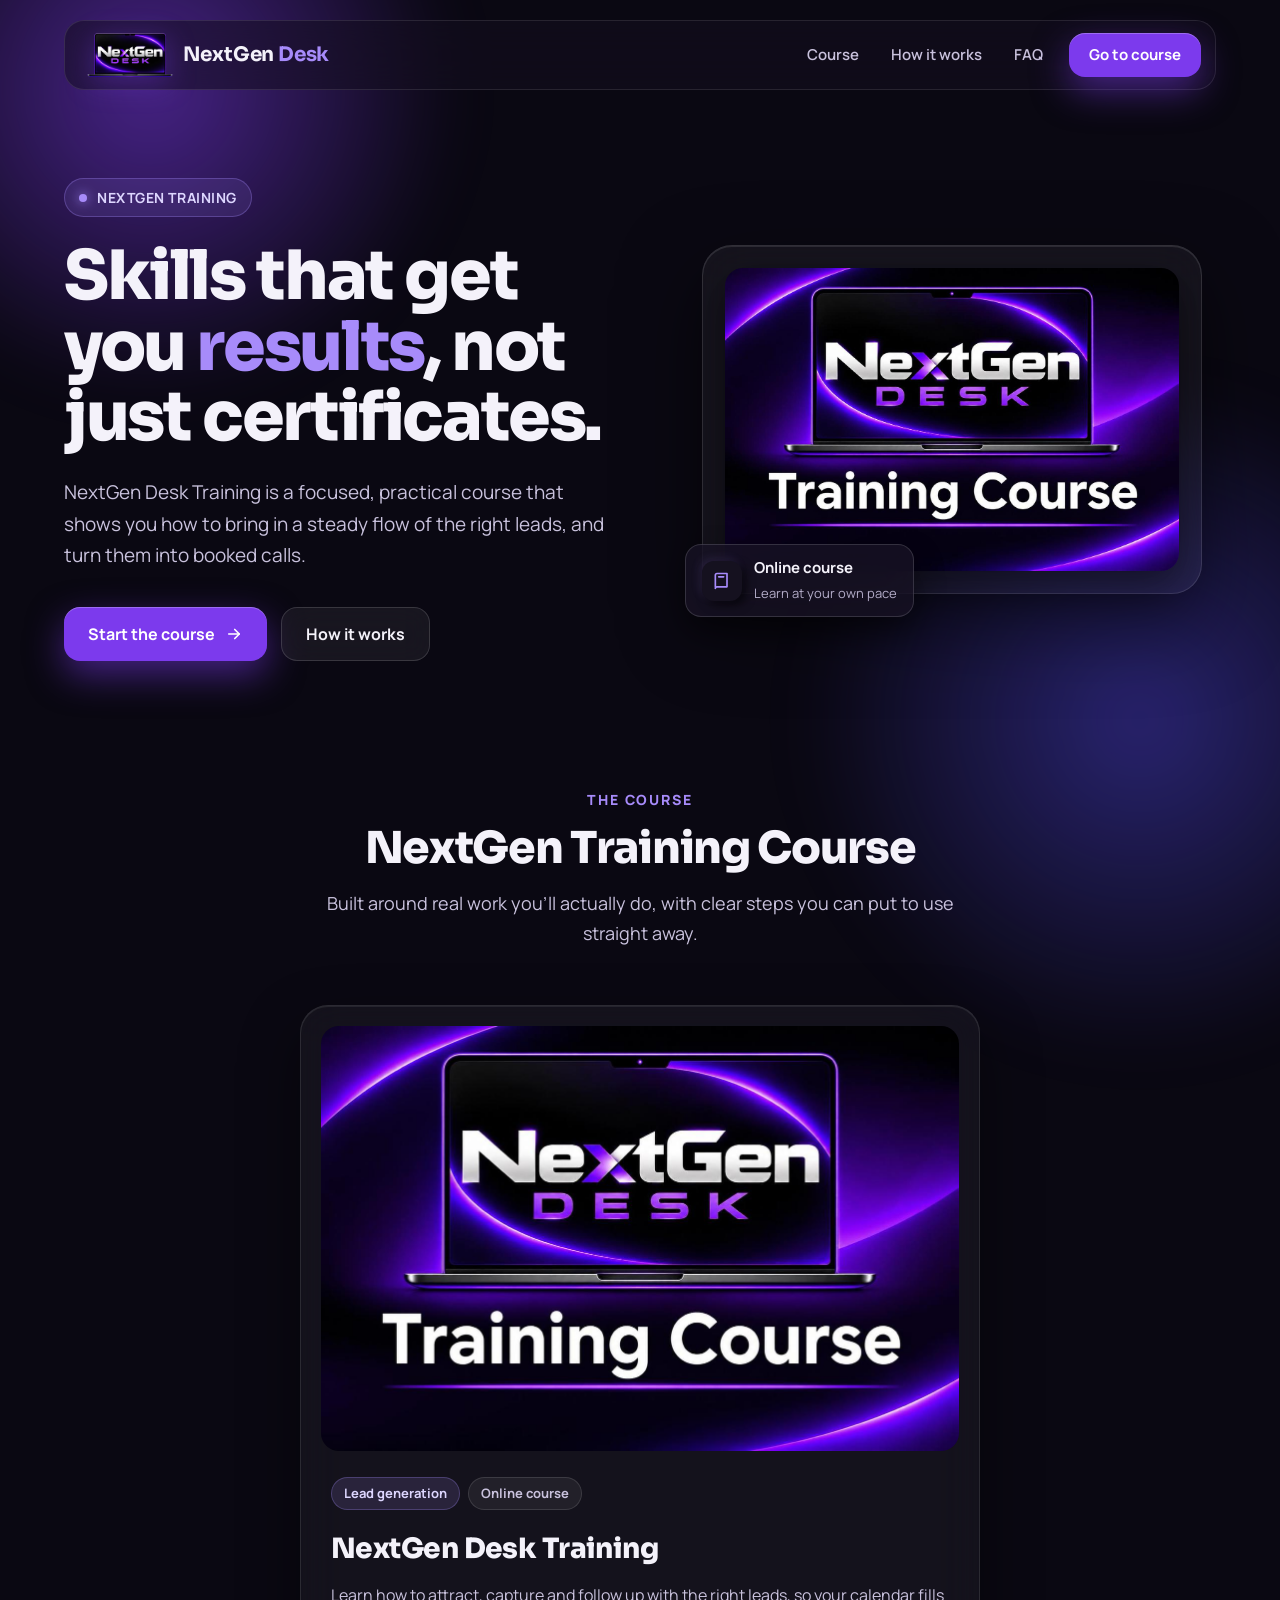
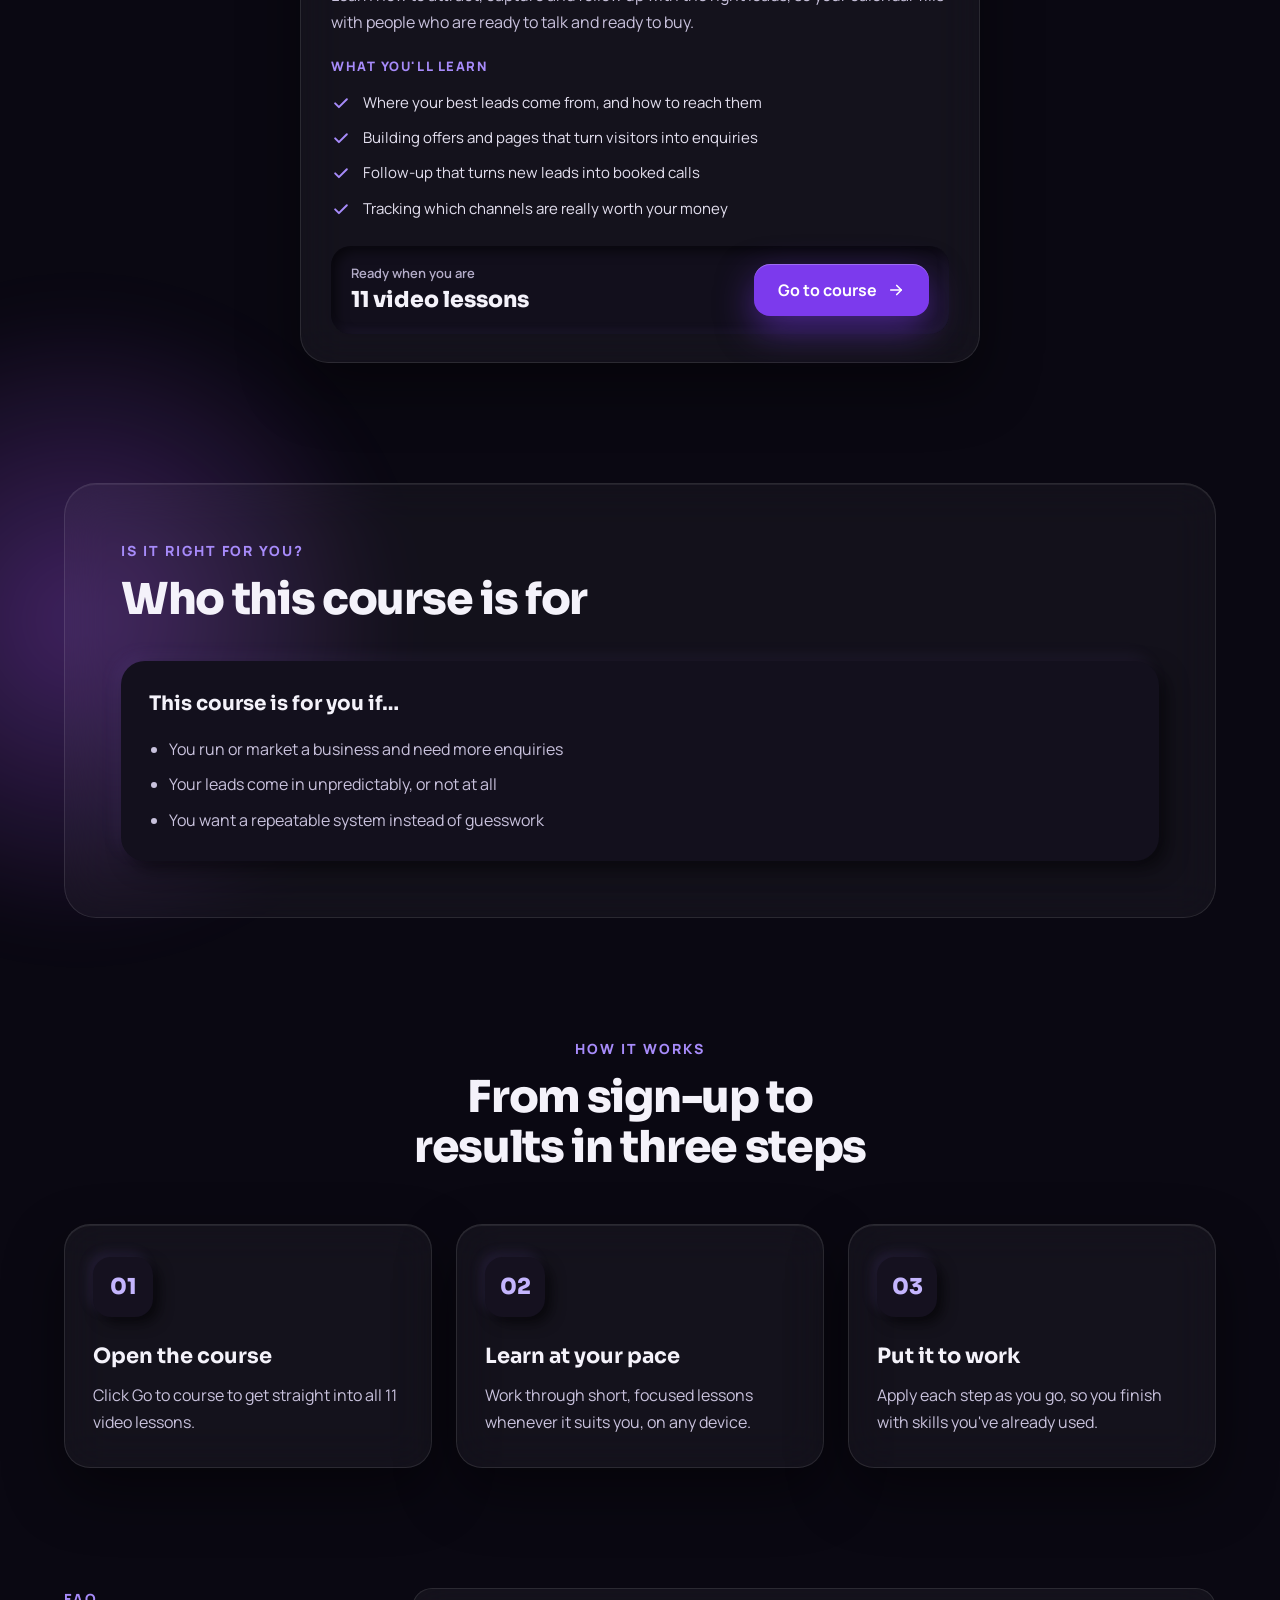
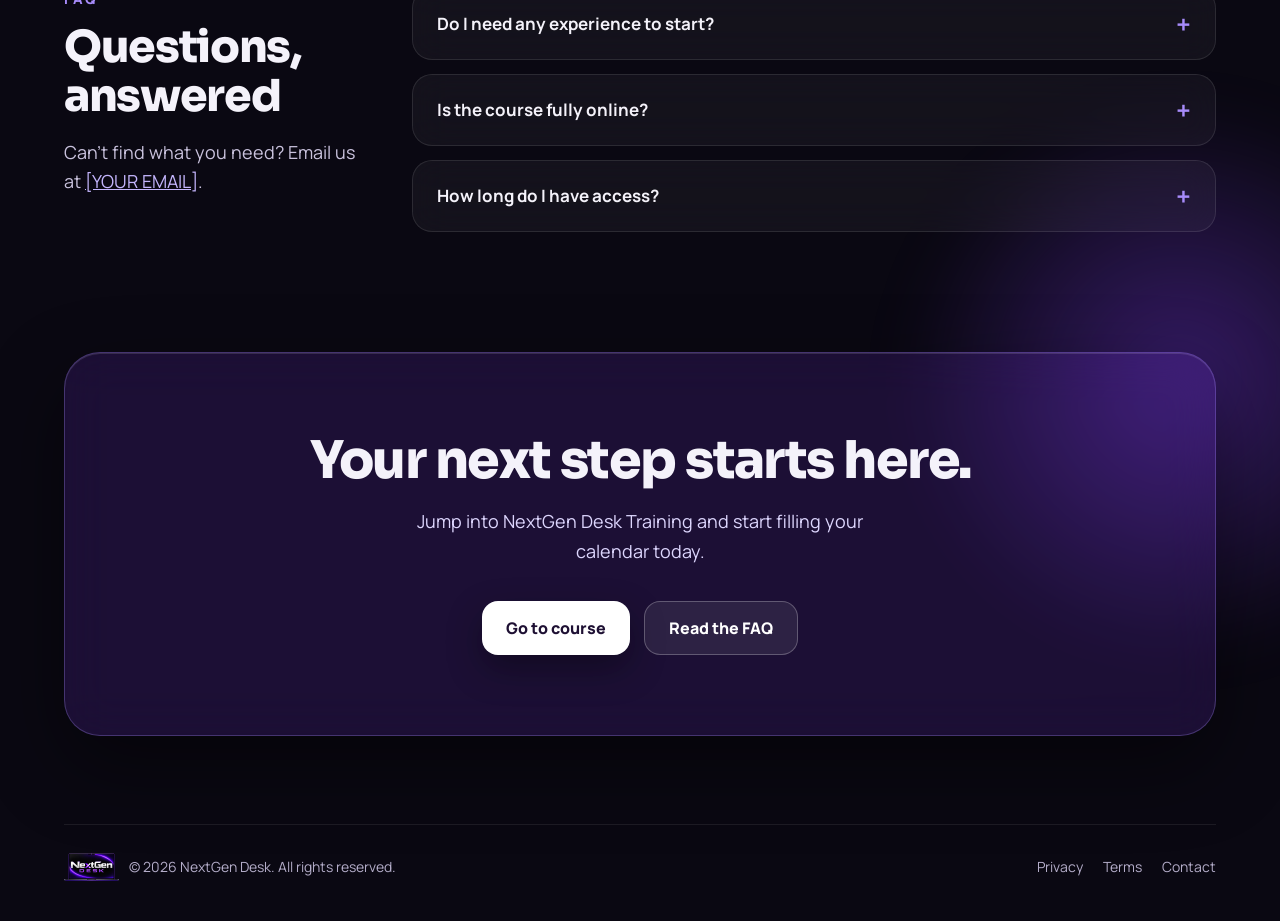
==== index.html @ 1180bc71 "Add NextGen Desk Training site Co-Authored-By: Claude Sonnet 5.5 <noreply@anthropic.com> Claude-Sess" ====
<!doctype html>
<html lang="en">
<head>
  <meta charset="utf-8">
  <meta name="viewport" content="width=device-width, initial-scale=1">
  <title>NextGen Desk Training Course</title>
  <meta name="description" content="NextGen Desk Training: a practical online course on attracting, capturing and following up with the right leads.">

  <!-- Social sharing -->
  <meta property="og:title" content="NextGen Desk Training">
  <meta property="og:description" content="A practical online course on attracting, capturing and following up with the right leads.">
  <meta property="og:image" content="assets/nextgen-training-course.jpg">
  <meta property="og:type" content="website">

  <!-- Fonts -->
  <link rel="preconnect" href="https://fonts.googleapis.com">
  <link rel="preconnect" href="https://fonts.gstatic.com" crossorigin>
  <link rel="stylesheet" href="https://fonts.googleapis.com/css2?family=Sora:wght@500;600;700;800&family=Manrope:wght@400;500;600;700;800&display=swap">

  <link rel="stylesheet" href="styles.css">
</head>
<body>

<div class="page">

  <!-- Ambient glows behind the glass -->
  <div class="glow glow--1" aria-hidden="true"></div>
  <div class="glow glow--2" aria-hidden="true"></div>
  <div class="glow glow--3" aria-hidden="true"></div>
  <div class="glow glow--4" aria-hidden="true"></div>

  <!-- ================= HEADER ================= -->
  <header class="site-header">
    <div class="container">
      <nav class="nav" aria-label="Main">
        <a href="#top" class="brand" aria-label="NextGen Desk home">
          <img class="brand__logo" src="assets/nextgen-desk-logo-sm.png" alt="" width="109" height="56">
          <span class="brand__name">NextGen <span class="brand__accent">Desk</span></span>
        </a>
        <div class="nav__links">
          <a href="#course" class="nav__link">Course</a>
          <a href="#how" class="nav__link">How it works</a>
          <a href="#faq" class="nav__link">FAQ</a>
          <a href="course.html" class="btn btn--primary nav__cta">Go to course</a>
        </div>
      </nav>
    </div>
  </header>

  <main>
    <div class="container">

      <!-- ================= HERO ================= -->
      <section id="top" class="hero">
        <div class="hero__copy reveal">
          <div class="badge"><span class="badge__dot" aria-hidden="true"></span>NextGen Training</div>
          <h1 class="hero__title">Skills that get you <span>results</span>, not just certificates.</h1>
          <p class="hero__text">NextGen Desk Training is a focused, practical course that shows you how to bring in a steady flow of the right leads, and turn them into booked calls.</p>
          <div class="hero__actions">
            <a href="course.html" class="btn btn--primary">
              Start the course
              <svg aria-hidden="true" viewBox="0 0 24 24" fill="none" stroke="currentColor" stroke-width="2.2" stroke-linecap="round" stroke-linejoin="round"><path d="M5 12h14"/><path d="M13 6l6 6-6 6"/></svg>
            </a>
            <a href="#how" class="btn btn--ghost">How it works</a>
          </div>
        </div>

        <div class="hero__visual reveal">
          <div class="showcase showcase--single">
            <img class="showcase__main" src="assets/nextgen-training-course.jpg" alt="NextGen Desk Training Course cover" width="1280" height="853">
            <div class="showcase__chip">
              <div class="icon-tile">
                <svg aria-hidden="true" width="20" height="20" viewBox="0 0 24 24" fill="none" stroke="#A78BFA" stroke-width="2" stroke-linecap="round" stroke-linejoin="round"><path d="M4 19.5V5a2 2 0 0 1 2-2h12v16H6a2 2 0 0 0-2 2"/><path d="M8 7h6"/></svg>
              </div>
              <div>
                <strong>Online course</strong>
                <small>Learn at your own pace</small>
              </div>
            </div>
          </div>
        </div>
      </section>

      <!-- ================= COURSE ================= -->
      <section id="course" class="courses">
        <div class="section-head--center reveal">
          <div class="eyebrow">The course</div>
          <h2 class="section-title">NextGen Training Course</h2>
          <p class="section-intro">Built around real work you'll actually do, with clear steps you can put to use straight away.</p>
        </div>

        <div class="course-grid course-grid--single">

          <article class="course-card glass reveal" id="course-leads">
            <img class="course-card__img" src="assets/nextgen-training-course.jpg" alt="NextGen Desk Training Course cover" width="1280" height="853" loading="lazy">
            <div class="course-card__body">
              <div class="tags">
                <span class="tag tag--accent">Lead generation</span>
                <span class="tag">Online course</span>
              </div>
              <h3 class="course-card__title">NextGen Desk Training</h3>
              <p class="course-card__desc">Learn how to attract, capture and follow up with the right leads, so your calendar fills with people who are ready to talk and ready to buy.</p>

              <div class="learn-label">What you'll learn</div>
              <ul class="checklist">
                <li><svg aria-hidden="true" viewBox="0 0 24 24" fill="none" stroke="#A78BFA" stroke-width="2.4" stroke-linecap="round" stroke-linejoin="round"><path d="M5 12.5l4.5 4.5L19 7.5"/></svg>Where your best leads come from, and how to reach them</li>
                <li><svg aria-hidden="true" viewBox="0 0 24 24" fill="none" stroke="#A78BFA" stroke-width="2.4" stroke-linecap="round" stroke-linejoin="round"><path d="M5 12.5l4.5 4.5L19 7.5"/></svg>Building offers and pages that turn visitors into enquiries</li>
                <li><svg aria-hidden="true" viewBox="0 0 24 24" fill="none" stroke="#A78BFA" stroke-width="2.4" stroke-linecap="round" stroke-linejoin="round"><path d="M5 12.5l4.5 4.5L19 7.5"/></svg>Follow-up that turns new leads into booked calls</li>
                <li><svg aria-hidden="true" viewBox="0 0 24 24" fill="none" stroke="#A78BFA" stroke-width="2.4" stroke-linecap="round" stroke-linejoin="round"><path d="M5 12.5l4.5 4.5L19 7.5"/></svg>Tracking which channels are really worth your money</li>
              </ul>

              <div class="course-card__spacer"></div>

              <div class="go-box">
                <div>
                  <div class="go-box__label">Ready when you are</div>
                  <div class="go-box__value">11 video lessons</div>
                </div>
                <a href="course.html" class="btn btn--primary">
                  Go to course
                  <svg aria-hidden="true" viewBox="0 0 24 24" fill="none" stroke="currentColor" stroke-width="2.2" stroke-linecap="round" stroke-linejoin="round"><path d="M5 12h14"/><path d="M13 6l6 6-6 6"/></svg>
                </a>
              </div>
            </div>
          </article>

        </div>
      </section>

      <!-- ================= WHO IT'S FOR ================= -->
      <section id="fit" class="compare">
        <div class="compare__panel reveal">
          <div style="max-width: 640px">
            <div class="eyebrow">Is it right for you?</div>
            <h2 class="section-title">Who this course is for</h2>
          </div>
          <div class="compare__grid">
            <div class="compare__card neu">
              <h3>This course is for you if…</h3>
              <ul>
                <li>You run or market a business and need more enquiries</li>
                <li>Your leads come in unpredictably, or not at all</li>
                <li>You want a repeatable system instead of guesswork</li>
              </ul>
            </div>
          </div>
        </div>
      </section>

      <!-- ================= HOW IT WORKS ================= -->
      <section id="how" class="steps">
        <div class="section-head--center reveal">
          <div class="eyebrow">How it works</div>
          <h2 class="section-title">From sign-up to results in three steps</h2>
        </div>
        <div class="steps__grid">
          <div class="step glass reveal">
            <div class="step__num">01</div>
            <h3>Open the course</h3>
            <p>Click Go to course to get straight into all 11 video lessons.</p>
          </div>
          <div class="step glass reveal">
            <div class="step__num">02</div>
            <h3>Learn at your pace</h3>
            <p>Work through short, focused lessons whenever it suits you, on any device.</p>
          </div>
          <div class="step glass reveal">
            <div class="step__num">03</div>
            <h3>Put it to work</h3>
            <p>Apply each step as you go, so you finish with skills you've already used.</p>
          </div>
        </div>
      </section>

      <!-- ================= FAQ ================= -->
      <section id="faq" class="faq">
        <div class="faq__layout">
          <div class="faq__intro reveal">
            <div class="eyebrow">FAQ</div>
            <h2 class="section-title">Questions, answered</h2>
            <p class="section-intro">Can't find what you need? Email us at <a href="mailto:[YOUR EMAIL]">[YOUR EMAIL]</a>.</p>
          </div>
          <div class="faq__list reveal">
            <details class="faq__item">
              <summary>Do I need any experience to start?<span class="faq__icon" aria-hidden="true">+</span></summary>
              <p>No. The course starts from the basics and builds step by step.</p>
            </details>
            <details class="faq__item">
              <summary>Is the course fully online?<span class="faq__icon" aria-hidden="true">+</span></summary>
              <p>Yes. You can study from anywhere, on your phone, tablet or computer.</p>
            </details>
            <details class="faq__item">
              <summary>How long do I have access?<span class="faq__icon" aria-hidden="true">+</span></summary>
              <p>[YOUR ACCESS PERIOD, e.g. lifetime access, including future updates.]</p>
            </details>
          </div>
        </div>
      </section>

      <!-- ================= FINAL CTA ================= -->
      <section class="cta">
        <div class="cta__panel reveal">
          <h2 class="cta__title">Your next step starts here.</h2>
          <p class="cta__text">Jump into NextGen Desk Training and start filling your calendar today.</p>
          <div class="cta__actions">
            <a href="course.html" class="btn btn--white">Go to course</a>
            <a href="#faq" class="btn btn--outline-light">Read the FAQ</a>
          </div>
        </div>
      </section>

    </div>
  </main>

  <!-- ================= FOOTER ================= -->
  <div class="container">
    <footer class="footer">
      <div class="footer__brand">
        <img class="footer__logo" src="assets/nextgen-desk-logo-sm.png" alt="" width="62" height="32">
        <span>© <span id="year">2026</span> NextGen Desk. All rights reserved.</span>
      </div>
      <div class="footer__links">
        <a href="#">Privacy</a>
        <a href="#">Terms</a>
        <a href="mailto:[YOUR EMAIL]">Contact</a>
      </div>
    </footer>
  </div>

</div>

<script>
  // Fade sections in as they scroll into view
  (function () {
    var items = document.querySelectorAll('.reveal');
    if (!('IntersectionObserver' in window)) {
      items.forEach(function (el) { el.classList.add('is-visible'); });
      return;
    }
    var io = new IntersectionObserver(function (entries) {
      entries.forEach(function (entry) {
        if (entry.isIntersecting) {
          entry.target.classList.add('is-visible');
          io.unobserve(entry.target);
        }
      });
    }, { threshold: 0.12 });
    items.forEach(function (el) { io.observe(el); });
  })();

  // Keep the footer year current
  document.getElementById('year').textContent = new Date().getFullYear();
</script>

<!-- GoHighLevel chat widget -->
<script src="https://widgets.leadconnectorhq.com/loader.js" data-resources-url="https://widgets.leadconnectorhq.com/chat-widget/loader.js" data-widget-id="6ab671c58615594d9ab5c466"></script>
</body>
</html>
---- styles.css ----
/* =========================================================
   NextGen Courses — Landing Page
   Dark glassmorphism + soft neumorphic accents
   ========================================================= */

:root {
  --bg: #0A0812;
  --surface-neu: #13101D;
  --surface-neu-2: #15111F;
  --text: #F4F2FA;
  --text-soft: #E4E0F0;
  --muted: #C9C2DD;
  --muted-2: #B4ADC9;
  --accent: #7C3AED;
  --accent-light: #A78BFA;
  --accent-pale: #DDD6FE;

  --glass-bg: rgba(255, 255, 255, 0.045);
  --glass-border: rgba(255, 255, 255, 0.10);
  --glass-blur: blur(22px);
  --glass-shadow: 0 24px 60px rgba(0, 0, 0, 0.45), inset 0 1px 0 rgba(255, 255, 255, 0.08);

  --neu-raised: 6px 6px 14px rgba(0, 0, 0, 0.6), -5px -5px 12px rgba(140, 110, 220, 0.12);
  --neu-pressed: inset 5px 5px 12px rgba(0, 0, 0, 0.55), inset -4px -4px 10px rgba(140, 110, 220, 0.08);

  --font-display: 'Sora', system-ui, sans-serif;
  --font-body: 'Manrope', system-ui, sans-serif;
  --container: 1200px;
}

*, *::before, *::after { box-sizing: border-box; }

html { scroll-behavior: smooth; }

body {
  margin: 0;
  background: var(--bg);
  color: var(--text);
  font-family: var(--font-body);
  line-height: 1.5;
  -webkit-font-smoothing: antialiased;
  overflow-x: hidden;
}

img { display: block; max-width: 100%; }

a { color: #C4B5FD; }
a:hover { color: #EDE9FE; }

:focus-visible {
  outline: 2px solid var(--accent-light);
  outline-offset: 3px;
  border-radius: 8px;
}

.container {
  position: relative;
  max-width: var(--container);
  margin: 0 auto;
  padding: 0 24px;
}

/* ---------- Ambient glows ---------- */
.page { position: relative; overflow: hidden; min-height: 100vh; }

.glow {
  position: absolute;
  border-radius: 50%;
  filter: blur(30px);
  pointer-events: none;
  z-index: 0;
}
.glow--1 { top: -220px; left: -160px; width: 620px; height: 620px; background: radial-gradient(circle, rgba(124,58,237,.55), rgba(124,58,237,0) 70%); }
.glow--2 { top: 380px; right: -200px; width: 680px; height: 680px; background: radial-gradient(circle, rgba(79,70,229,.45), rgba(79,70,229,0) 70%); }
.glow--3 { top: 1900px; left: -240px; width: 640px; height: 640px; background: radial-gradient(circle, rgba(168,85,247,.35), rgba(168,85,247,0) 70%); }
.glow--4 { bottom: 260px; right: -180px; width: 560px; height: 560px; background: radial-gradient(circle, rgba(124,58,237,.40), rgba(124,58,237,0) 70%); }

/* ---------- Reusable surfaces ---------- */
.glass {
  background: var(--glass-bg);
  border: 1px solid var(--glass-border);
  backdrop-filter: var(--glass-blur);
  -webkit-backdrop-filter: var(--glass-blur);
  box-shadow: var(--glass-shadow);
}

.neu {
  background: var(--surface-neu);
  box-shadow: 8px 8px 20px rgba(0,0,0,.55), -6px -6px 16px rgba(140,110,220,.09);
}

/* ---------- Buttons ---------- */
.btn {
  display: inline-flex;
  align-items: center;
  justify-content: center;
  gap: 10px;
  min-height: 48px;
  padding: 14px 24px;
  border-radius: 16px;
  font-weight: 700;
  font-size: 16px;
  text-decoration: none;
  transition: transform .2s ease, box-shadow .2s ease, background .2s ease;
}
.btn:hover { transform: translateY(-2px); }

.btn--primary {
  background: var(--accent);
  color: #fff;
  box-shadow: 0 14px 36px rgba(124,58,237,.5), inset 0 1px 0 rgba(255,255,255,.25);
}
.btn--primary:hover { color: #fff; box-shadow: 0 18px 44px rgba(124,58,237,.65), inset 0 1px 0 rgba(255,255,255,.25); }

.btn--ghost {
  background: rgba(255,255,255,.06);
  border: 1px solid rgba(255,255,255,.14);
  color: var(--text);
  backdrop-filter: blur(16px);
  -webkit-backdrop-filter: blur(16px);
}
.btn--ghost:hover { color: var(--text); background: rgba(255,255,255,.10); }

.btn--white { background: #fff; color: #1E1033; font-weight: 800; box-shadow: 0 14px 34px rgba(0,0,0,.35); }
.btn--white:hover { color: #1E1033; }

.btn--outline-light { background: rgba(255,255,255,.08); border: 1px solid rgba(255,255,255,.25); color: #fff; font-weight: 800; }
.btn--outline-light:hover { color: #fff; background: rgba(255,255,255,.14); }

.btn svg { width: 18px; height: 18px; }

/* ---------- Header / Nav ---------- */
.site-header {
  position: sticky;
  top: 0;
  z-index: 50;
  padding-top: 20px;
}

.nav {
  display: flex;
  align-items: center;
  justify-content: space-between;
  gap: 16px;
  padding: 12px 14px 12px 22px;
  border-radius: 20px;
  background: rgba(20, 16, 32, 0.55);
  border: 1px solid var(--glass-border);
  backdrop-filter: blur(20px);
  -webkit-backdrop-filter: blur(20px);
}

.brand {
  display: flex;
  align-items: center;
  gap: 10px;
  color: var(--text);
  text-decoration: none;
}
.brand:hover { color: var(--text); }
.brand__name { font-family: var(--font-display); font-weight: 700; font-size: 20px; letter-spacing: -0.01em; }

.nav__links { display: flex; align-items: center; gap: 4px; }
.nav__link {
  padding: 10px 14px;
  color: var(--muted);
  text-decoration: none;
  font-weight: 600;
  font-size: 15px;
  border-radius: 12px;
}
.nav__link:hover { color: var(--text); background: rgba(255,255,255,.05); }
.nav__cta { margin-left: 8px; min-height: 44px; padding: 10px 20px; font-size: 15px; }

/* ---------- Section headings ---------- */
section { position: relative; z-index: 1; }

.eyebrow {
  font-size: 14px;
  font-weight: 800;
  letter-spacing: .14em;
  text-transform: uppercase;
  color: var(--accent-light);
}

.section-title {
  margin: 14px 0 0;
  font-family: var(--font-display);
  font-weight: 800;
  font-size: clamp(30px, 4vw, 44px);
  line-height: 1.12;
  letter-spacing: -0.03em;
}

.section-intro {
  margin: 16px 0 0;
  font-size: 18px;
  line-height: 1.65;
  color: var(--muted);
}

.section-head--center { text-align: center; max-width: 680px; margin: 0 auto; }

/* ---------- Hero ---------- */
.hero {
  display: flex;
  flex-wrap: wrap;
  align-items: center;
  gap: 56px;
  padding: 88px 0 104px;
}

.hero__copy { flex: 1 1 480px; min-width: 0; }

.badge {
  display: inline-flex;
  align-items: center;
  gap: 10px;
  padding: 8px 14px;
  border-radius: 999px;
  background: rgba(167,139,250,.12);
  border: 1px solid rgba(167,139,250,.30);
  font-size: 14px;
  font-weight: 700;
  color: var(--accent-pale);
  letter-spacing: .04em;
  text-transform: uppercase;
}
.badge__dot { width: 8px; height: 8px; border-radius: 50%; background: var(--accent-light); box-shadow: 0 0 12px var(--accent-light); }

.hero__title {
  margin: 24px 0 0;
  font-family: var(--font-display);
  font-weight: 800;
  font-size: clamp(40px, 6vw, 68px);
  line-height: 1.04;
  letter-spacing: -0.035em;
}
.hero__title span { color: var(--accent-light); }

.hero__text { margin: 24px 0 0; max-width: 560px; font-size: 19px; line-height: 1.65; color: var(--muted); }

.hero__actions { display: flex; flex-wrap: wrap; gap: 14px; margin-top: 36px; }

.hero__visual { flex: 1 1 440px; min-width: 0; display: flex; justify-content: center; }

.showcase {
  position: relative;
  width: 100%;
  max-width: 500px;
  padding: 22px;
  border-radius: 30px;
  background: rgba(255,255,255,.05);
  border: 1px solid rgba(255,255,255,.12);
  backdrop-filter: blur(24px);
  -webkit-backdrop-filter: blur(24px);
  box-shadow: 0 30px 80px rgba(0,0,0,.5), inset 0 1px 0 rgba(255,255,255,.10);
}
.showcase__main {
  width: 100%;
  aspect-ratio: 16 / 9;
  object-fit: cover;
  border-radius: 18px;
  box-shadow: 0 16px 40px rgba(0,0,0,.5);
}
.showcase__second-wrap { display: flex; justify-content: flex-end; margin-top: -48px; }
.showcase__second {
  width: 72%;
  aspect-ratio: 16 / 9;
  object-fit: cover;
  border-radius: 16px;
  border: 4px solid rgba(20,16,32,.9);
  box-shadow: 0 20px 50px rgba(0,0,0,.6);
  transform: translateX(28px);
}

.showcase__chip {
  position: absolute;
  left: -18px;
  bottom: 34px;
  display: flex;
  align-items: center;
  gap: 12px;
  padding: 12px 16px;
  border-radius: 16px;
  background: rgba(24,19,38,.75);
  border: 1px solid rgba(255,255,255,.14);
  backdrop-filter: blur(18px);
  -webkit-backdrop-filter: blur(18px);
  box-shadow: 0 14px 30px rgba(0,0,0,.45);
}
.showcase__chip strong { display: block; font-size: 15px; }
.showcase__chip small { font-size: 13px; color: var(--muted-2); }

.icon-tile {
  width: 40px;
  height: 40px;
  border-radius: 12px;
  display: flex;
  align-items: center;
  justify-content: center;
  background: var(--surface-neu-2);
  box-shadow: 4px 4px 10px rgba(0,0,0,.6), -3px -3px 8px rgba(140,110,220,.14);
}

/* ---------- Courses ---------- */
.courses { padding: 24px 0 96px; }

.course-grid {
  display: grid;
  grid-template-columns: repeat(auto-fit, minmax(min(100%, 460px), 1fr));
  gap: 28px;
  margin-top: 56px;
}

.course-card {
  display: flex;
  flex-direction: column;
  padding: 20px;
  border-radius: 28px;
  transition: transform .3s ease, border-color .3s ease;
}
.course-card:hover { transform: translateY(-6px); border-color: rgba(167,139,250,.35); }

.course-card__img { width: 100%; aspect-ratio: 16 / 9; object-fit: cover; border-radius: 18px; }

.course-card__body { display: flex; flex-direction: column; flex-grow: 1; padding: 26px 10px 8px; }

.tags { display: flex; flex-wrap: wrap; gap: 8px; }
.tag {
  padding: 6px 12px;
  border-radius: 999px;
  font-size: 13px;
  font-weight: 700;
  background: rgba(255,255,255,.06);
  border: 1px solid rgba(255,255,255,.12);
  color: var(--muted);
}
.tag--accent { background: rgba(167,139,250,.14); border-color: rgba(167,139,250,.28); color: var(--accent-pale); }

.course-card__title {
  margin: 18px 0 0;
  font-family: var(--font-display);
  font-weight: 800;
  font-size: 28px;
  letter-spacing: -0.02em;
}
.course-card__desc { margin: 12px 0 0; font-size: 16px; line-height: 1.65; color: var(--muted); }

.learn-label {
  margin-top: 22px;
  font-size: 13px;
  font-weight: 800;
  letter-spacing: .12em;
  text-transform: uppercase;
  color: var(--accent-light);
}

.checklist { list-style: none; margin: 14px 0 0; padding: 0; display: flex; flex-direction: column; gap: 12px; }
.checklist li { display: flex; gap: 12px; align-items: flex-start; font-size: 15px; line-height: 1.55; color: var(--text-soft); }
.checklist svg { flex-shrink: 0; width: 20px; height: 20px; margin-top: 2px; }

.course-card__spacer { flex-grow: 1; min-height: 26px; }

.price-box {
  display: flex;
  flex-wrap: wrap;
  align-items: center;
  justify-content: space-between;
  gap: 16px;
  padding: 18px 20px;
  border-radius: 20px;
  background: #120F1C;
  box-shadow: var(--neu-pressed);
}
.price-box__label { font-size: 13px; color: var(--muted-2); font-weight: 600; }
.price-box__value { font-family: var(--font-display); font-weight: 800; font-size: 26px; }

/* ---------- Compare ---------- */
.compare { padding: 24px 0 96px; }
.compare__panel {
  padding: clamp(28px, 5vw, 56px);
  border-radius: 32px;
  background: rgba(255,255,255,.04);
  border: 1px solid var(--glass-border);
  backdrop-filter: var(--glass-blur);
  -webkit-backdrop-filter: var(--glass-blur);
  box-shadow: inset 0 1px 0 rgba(255,255,255,.07);
}
.compare__grid {
  display: grid;
  grid-template-columns: repeat(auto-fit, minmax(min(100%, 340px), 1fr));
  gap: 24px;
  margin-top: 36px;
}
.compare__card { padding: 28px; border-radius: 24px; }
.compare__card h3 { margin: 0; font-family: var(--font-display); font-weight: 700; font-size: 20px; }
.compare__card ul { margin: 18px 0 0; padding-left: 20px; display: flex; flex-direction: column; gap: 10px; font-size: 16px; line-height: 1.6; color: var(--muted); }

/* ---------- Steps ---------- */
.steps { padding: 24px 0 96px; }
.steps__grid {
  display: grid;
  grid-template-columns: repeat(auto-fit, minmax(min(100%, 280px), 1fr));
  gap: 24px;
  margin-top: 52px;
}
.step { padding: 32px 28px; border-radius: 26px; }
.step__num {
  width: 60px;
  height: 60px;
  border-radius: 18px;
  display: flex;
  align-items: center;
  justify-content: center;
  background: var(--surface-neu-2);
  box-shadow: var(--neu-raised);
  font-family: var(--font-display);
  font-weight: 800;
  font-size: 22px;
  color: #C4B5FD;
}
.step h3 { margin: 24px 0 0; font-family: var(--font-display); font-weight: 700; font-size: 21px; }
.step p { margin: 10px 0 0; font-size: 16px; line-height: 1.65; color: var(--muted); }

/* ---------- FAQ ---------- */
.faq { padding: 24px 0 96px; }
.faq__layout { display: flex; flex-wrap: wrap; gap: 48px; }
.faq__intro { flex: 1 1 300px; min-width: 0; }
.faq__list { flex: 999 1 520px; min-width: 0; display: flex; flex-direction: column; gap: 14px; }

.faq__item {
  border-radius: 20px;
  background: var(--glass-bg);
  border: 1px solid var(--glass-border);
  backdrop-filter: blur(18px);
  -webkit-backdrop-filter: blur(18px);
  transition: border-color .2s ease;
}
.faq__item[open] { border-color: rgba(167,139,250,.35); }

.faq__item summary {
  list-style: none;
  cursor: pointer;
  display: flex;
  align-items: center;
  justify-content: space-between;
  gap: 16px;
  padding: 22px 24px;
  font-weight: 700;
  font-size: 17px;
}
.faq__item summary::-webkit-details-marker { display: none; }

.faq__icon { flex-shrink: 0; font-size: 26px; line-height: 1; color: var(--accent-light); transition: transform .2s ease; }
.faq__item[open] .faq__icon { transform: rotate(45deg); }

.faq__item p { margin: 0; padding: 0 24px 22px; font-size: 16px; line-height: 1.65; color: var(--muted); }

/* ---------- Final CTA ---------- */
.cta { padding: 24px 0 88px; }
.cta__panel {
  text-align: center;
  padding: clamp(40px, 7vw, 80px) clamp(24px, 5vw, 64px);
  border-radius: 36px;
  background: rgba(124,58,237,.16);
  border: 1px solid rgba(167,139,250,.30);
  backdrop-filter: blur(24px);
  -webkit-backdrop-filter: blur(24px);
  box-shadow: 0 30px 80px rgba(0,0,0,.45), inset 0 1px 0 rgba(255,255,255,.12);
}
.cta__title {
  margin: 0 auto;
  max-width: 720px;
  font-family: var(--font-display);
  font-weight: 800;
  font-size: clamp(32px, 4.6vw, 52px);
  line-height: 1.08;
  letter-spacing: -0.03em;
}
.cta__text { margin: 18px auto 0; max-width: 560px; font-size: 18px; line-height: 1.65; color: var(--accent-pale); }
.cta__actions { display: flex; flex-wrap: wrap; justify-content: center; gap: 14px; margin-top: 34px; }

/* ---------- Footer ---------- */
.footer {
  position: relative;
  z-index: 1;
  display: flex;
  flex-wrap: wrap;
  align-items: center;
  justify-content: space-between;
  gap: 16px;
  padding: 28px 0 40px;
  border-top: 1px solid rgba(255,255,255,.08);
  font-size: 14px;
  color: var(--muted-2);
}
.footer__brand { display: flex; align-items: center; gap: 10px; }
.footer__links { display: flex; flex-wrap: wrap; gap: 20px; }
.footer__links a { color: var(--muted-2); text-decoration: none; }
.footer__links a:hover { color: var(--text); }

/* ---------- Scroll reveal ---------- */
.reveal { opacity: 0; transform: translateY(24px); transition: opacity .7s ease, transform .7s ease; }
.reveal.is-visible { opacity: 1; transform: none; }

/* ---------- Responsive ---------- */
@media (max-width: 760px) {
  .nav__link { display: none; }
  .nav__cta { margin-left: 0; }
  .hero { padding: 56px 0 72px; gap: 40px; }
  .hero__text { font-size: 17px; }
  .showcase__chip { left: 10px; bottom: 14px; }
  .showcase__second { transform: none; }
  .course-card__title { font-size: 24px; }
  .price-box .btn { width: 100%; }
}

@media (prefers-reduced-motion: reduce) {
  html { scroll-behavior: auto; }
  .reveal { opacity: 1; transform: none; transition: none; }
  .btn, .course-card, .faq__icon { transition: none; }
}

/* Links from course cards to course pages */
.course-card__media { display: block; border-radius: 18px; overflow: hidden; }
.course-card__media .course-card__img { transition: transform .4s ease; }
.course-card__media:hover .course-card__img { transform: scale(1.03); }
.course-card__title-link { color: inherit; text-decoration: none; }
.course-card__title-link:hover { color: var(--accent-light); }
.view-course {
  display: inline-flex; align-items: center; gap: 8px;
  margin-top: 20px; min-height: 44px;
  font-weight: 700; font-size: 15px; color: #C4B5FD; text-decoration: none;
}
.view-course svg { width: 16px; height: 16px; transition: transform .2s ease; }
.view-course:hover svg { transform: translateX(3px); }

/* Single-course layout */
.course-grid--single { grid-template-columns: minmax(0, 680px); justify-content: center; }
.showcase--single .showcase__chip { bottom: -24px; }
@media (max-width: 760px) { .showcase--single .showcase__chip { bottom: -20px; } }
/* Keep covers at their real shape on small screens (the img height attribute was forcing 268px) */
.showcase__main, .course-card__img { height: auto; }

/* Course CTA box (replaces the price box) */
.go-box {
  display: flex; flex-wrap: wrap; align-items: center; justify-content: space-between; gap: 16px;
  padding: 18px 20px; border-radius: 20px; background: #120F1C; box-shadow: var(--neu-pressed);
}
.go-box__label { font-size: 13px; color: var(--muted-2); font-weight: 600; }
.go-box__value { font-family: var(--font-display); font-weight: 800; font-size: 22px; }
@media (max-width: 760px) { .go-box .btn { width: 100%; } }

/* NextGen Desk logo */
.brand__logo { height: 44px; width: auto; filter: drop-shadow(0 6px 14px rgba(124,58,237,.35)); }
.brand__accent { color: var(--accent-light); }
.footer__logo { height: 28px; width: auto; }
@media (max-width: 760px) { .brand__logo { height: 38px; } .brand__name { font-size: 18px; } }
.brand__name, .nav__back { white-space: nowrap; }
@media (max-width: 420px) { .brand__name { display: none; } .brand__logo { height: 42px; } }

/* =========================================================
   Responsive polish (all screen sizes)
   ========================================================= */
.section-title, .hero__title, .cta__title, .course-card__title { text-wrap: balance; }
.section-intro, .hero__text, .cta__text { text-wrap: pretty; }

/* How it works: 3 across on tablet+ (no lonely third card), stacked on phones */
.steps__grid { grid-template-columns: repeat(3, minmax(0, 1fr)); }
@media (max-width: 720px) { .steps__grid { grid-template-columns: 1fr; gap: 16px; margin-top: 36px; } }
@media (min-width: 721px) and (max-width: 900px) { .step { padding: 24px 20px; } .step h3 { font-size: 19px; } }

/* Tablet */
@media (max-width: 1024px) {
  .hero { gap: 44px; padding: 64px 0 80px; }
  .courses, .compare, .steps, .faq { padding-bottom: 80px; }
}
@media (max-width: 900px) {
  .hero__copy, .hero__visual { flex-basis: 100%; }
  .hero__copy { text-align: left; }
  .faq__layout { gap: 28px; }
}

/* Phones */
@media (max-width: 760px) {
  .container { padding: 0 16px; }
  .site-header { padding-top: 12px; }
  .nav { padding: 10px 10px 10px 14px; border-radius: 18px; }
  .hero { padding: 40px 0 64px; gap: 48px; }
  .hero__title { margin-top: 18px; }
  .hero__text { margin-top: 18px; }
  .hero__actions { margin-top: 28px; }
  .hero__actions .btn { flex: 1 1 auto; }
  .showcase { padding: 14px; border-radius: 24px; }
  .showcase__chip { left: 50%; transform: translateX(-50%); white-space: nowrap; }

  .courses, .compare, .steps, .faq { padding: 8px 0 64px; }
  .cta { padding: 8px 0 56px; }
  .course-grid { margin-top: 32px; }
  .course-card { padding: 12px; border-radius: 22px; }
  .course-card__body { padding: 20px 8px 6px; }
  .course-card__img { border-radius: 14px; }

  .compare__panel { padding: 24px 18px; border-radius: 24px; }
  .compare__grid { margin-top: 22px; }
  .compare__card { padding: 22px 18px; border-radius: 18px; }

  .step { padding: 24px 22px; border-radius: 22px; }
  .step__num { width: 52px; height: 52px; font-size: 19px; border-radius: 16px; }
  .step h3 { margin-top: 18px; }

  .faq__item summary { padding: 18px 18px; font-size: 16px; }
  .faq__item p { padding: 0 18px 18px; }

  .cta__panel { border-radius: 26px; }
  .cta__actions .btn { flex: 1 1 200px; }

  .footer { padding: 24px 0 32px; justify-content: center; text-align: center; }
  .footer__brand { justify-content: center; }
  .footer__links { justify-content: center; }
}
@media (max-width: 420px) {
  .go-box { flex-direction: column; align-items: stretch; text-align: center; padding: 16px; }
  .go-box__value { font-size: 20px; }
  .section-intro { font-size: 16px; }
  .compare__card ul { padding-left: 18px; font-size: 15px; }
}
@media (max-width: 360px) {
  .hero__actions .btn { flex-basis: 100%; }
  .course-card__title { font-size: 22px; }
}

/* Large screens */
@media (min-width: 1440px) {
  :root { --container: 1240px; }
}
@media (max-width: 760px) {
  .showcase--single .showcase__chip {
    position: relative; left: auto; bottom: auto; transform: none;
    width: fit-content; margin: 14px auto 0;
  }
}

/* New cover is 3:2, show it whole (no cropping of "Training Course") */
.showcase__main, .course-card__img { aspect-ratio: 1280 / 853; object-fit: cover; }
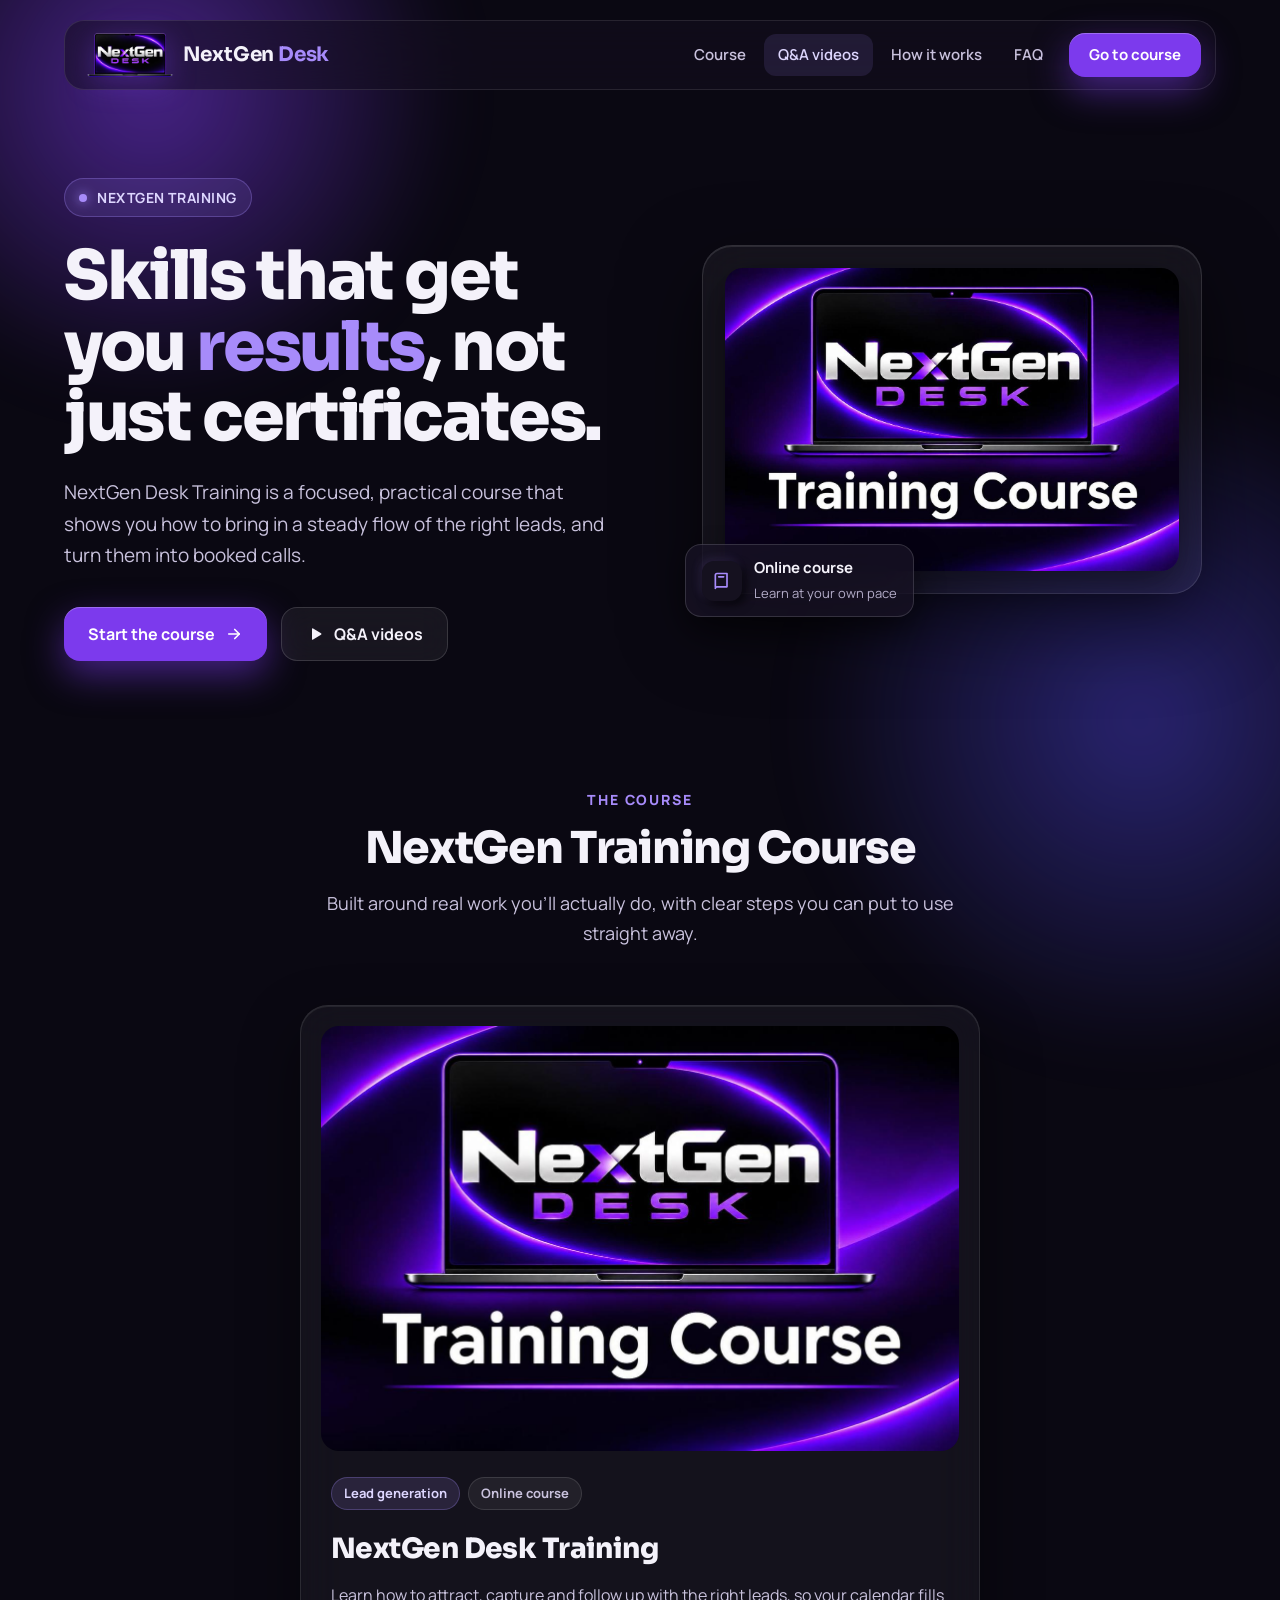
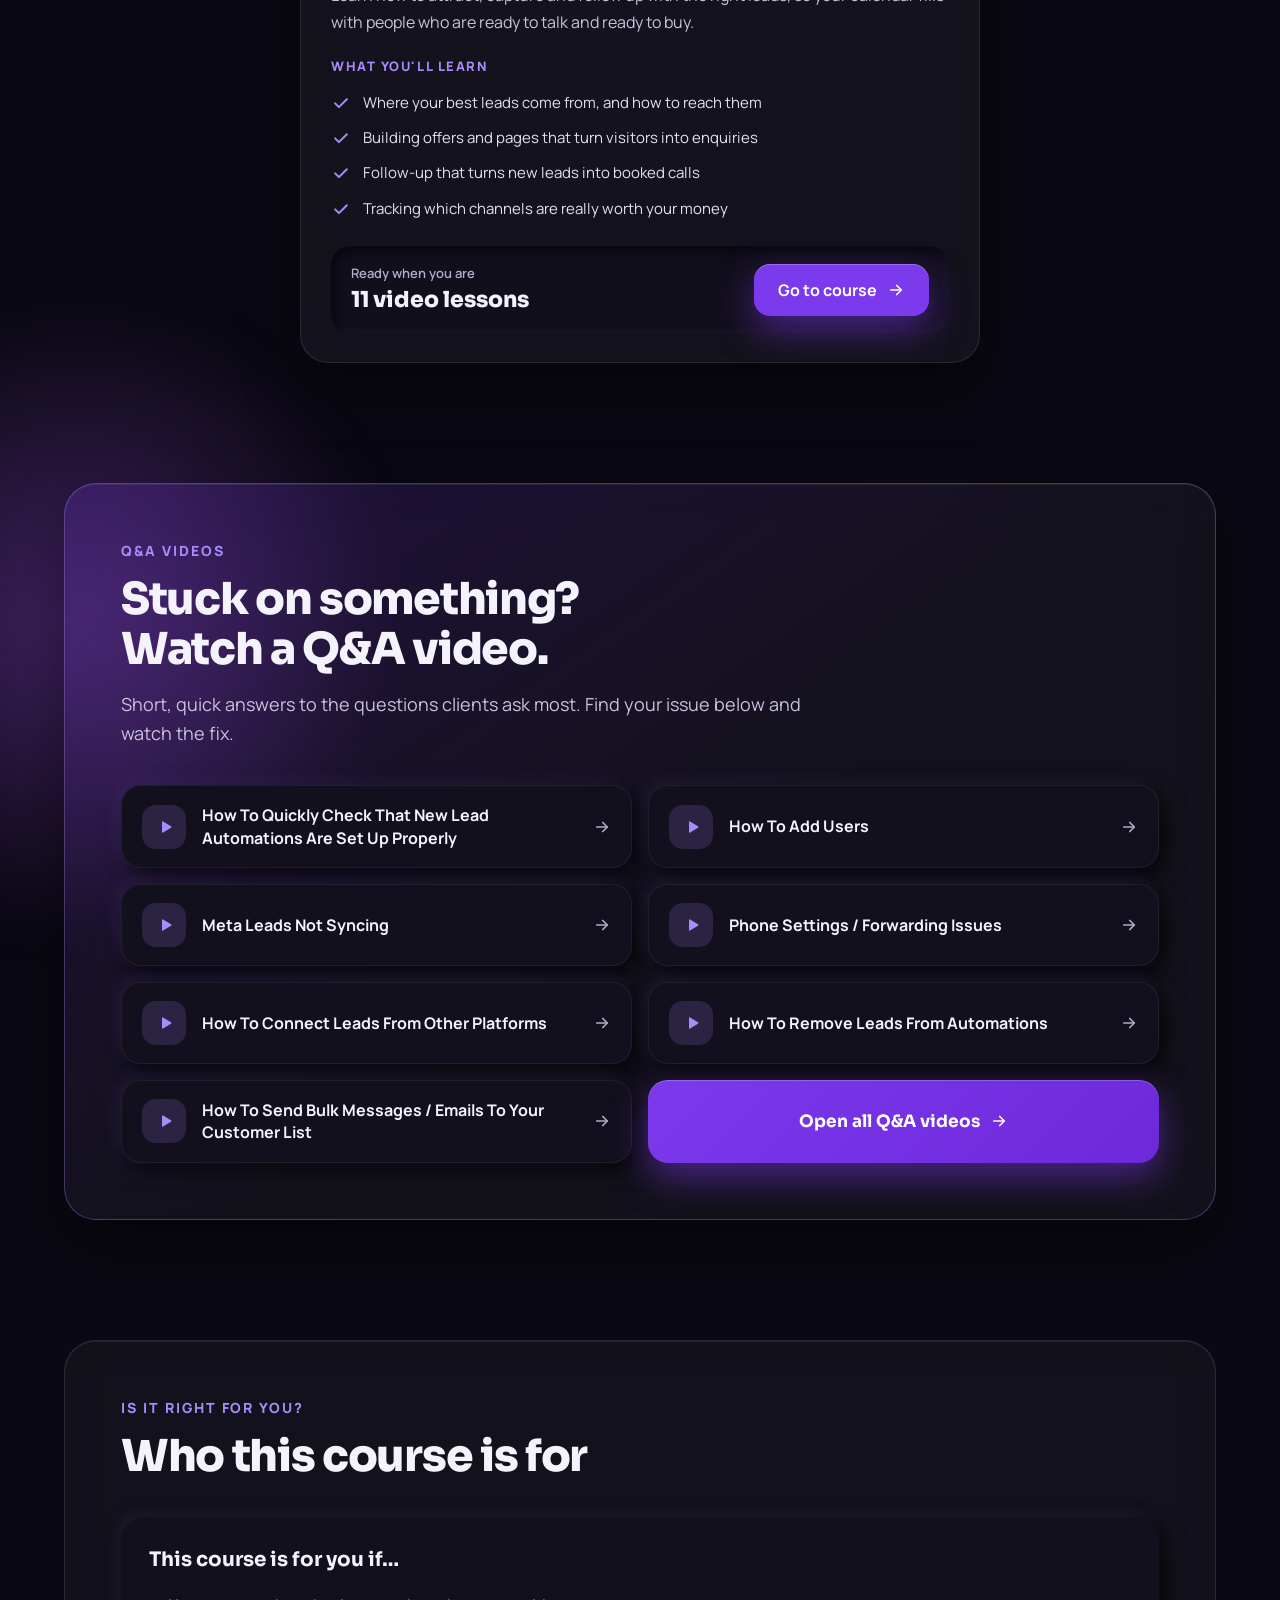
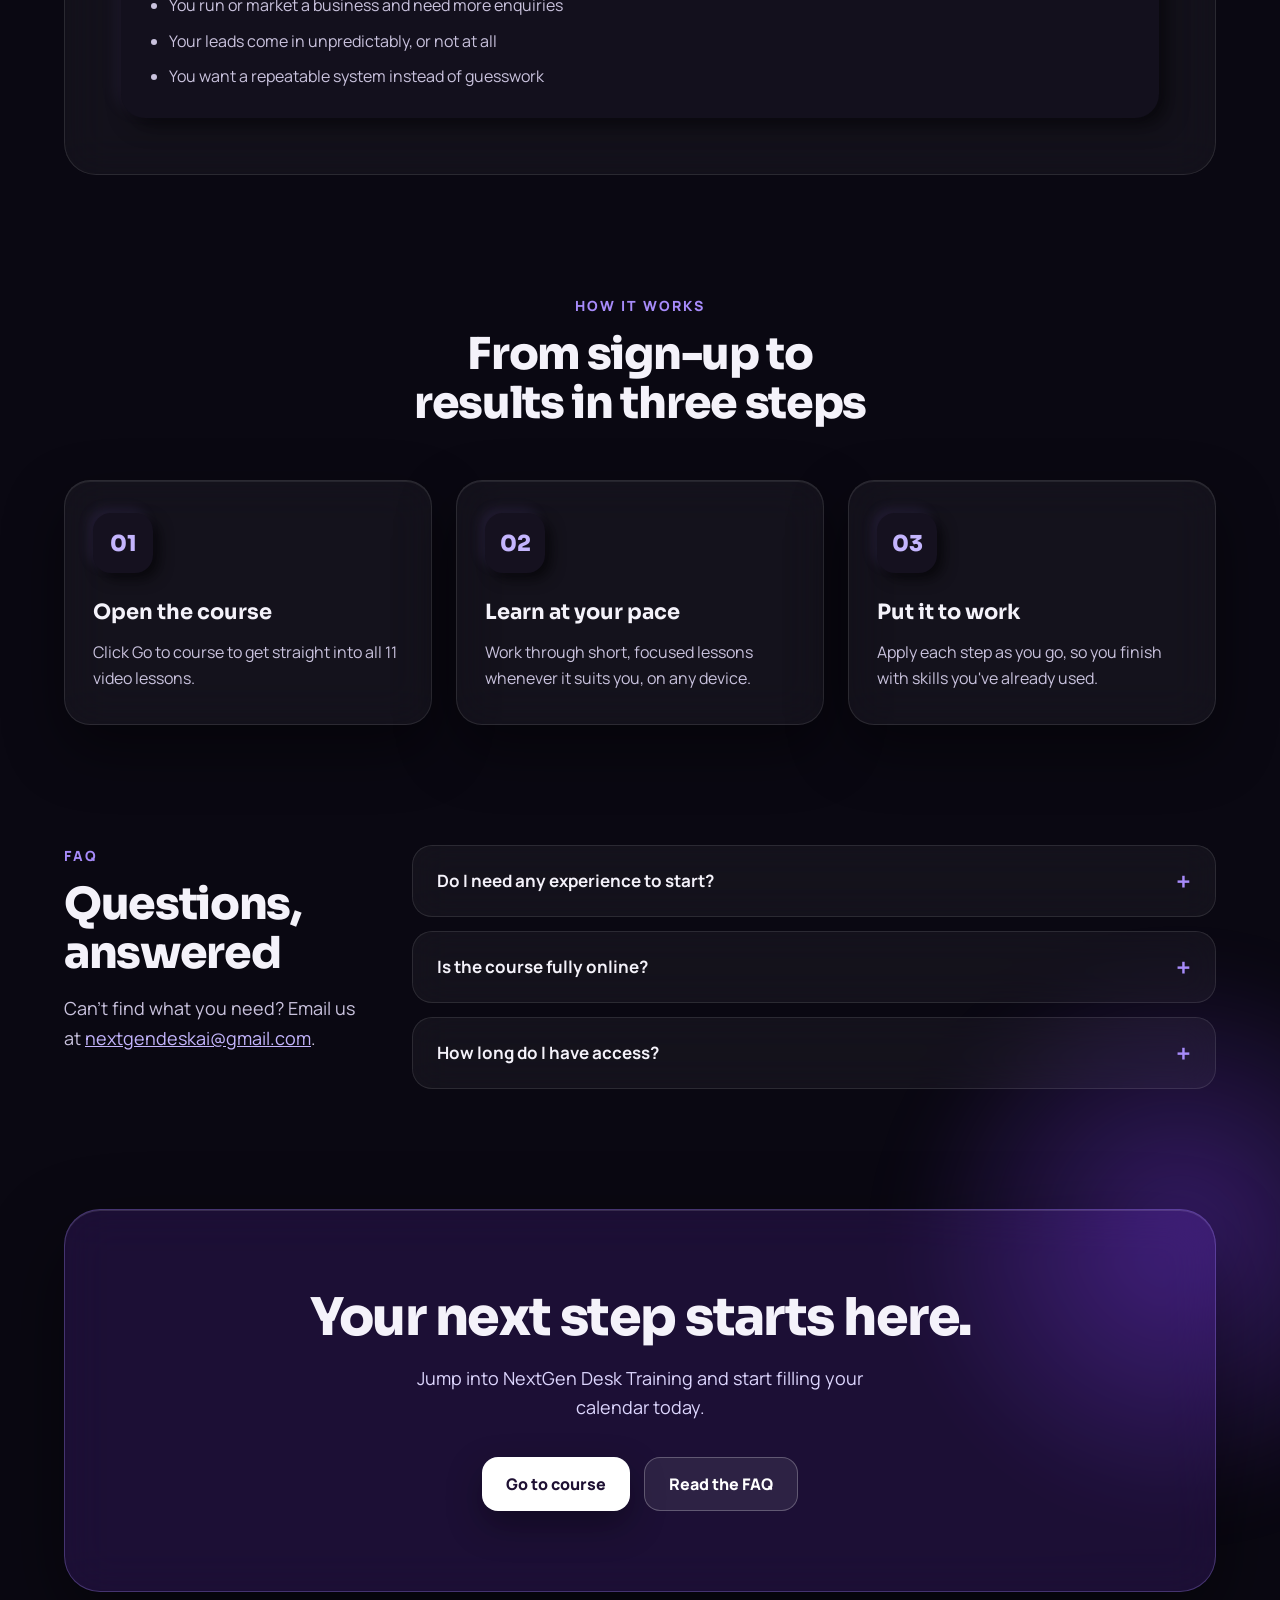
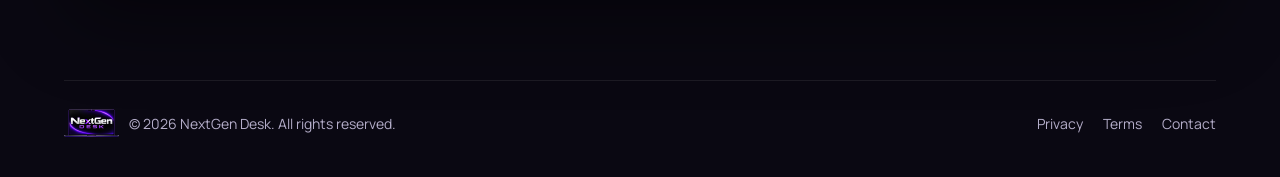
==== commit a8372355: "Add homepage Q&A videos section and contact email Prominent Q&A section, nav link and hero button on" ====
--- a/index.html
+++ b/index.html
@@ -39,6 +39,7 @@
         </a>
         <div class="nav__links">
           <a href="#course" class="nav__link">Course</a>
+          <a href="#qa" class="nav__link nav__link--qa">Q&amp;A videos</a>
           <a href="#how" class="nav__link">How it works</a>
           <a href="#faq" class="nav__link">FAQ</a>
           <a href="course.html" class="btn btn--primary nav__cta">Go to course</a>
@@ -61,7 +62,10 @@
               Start the course
               <svg aria-hidden="true" viewBox="0 0 24 24" fill="none" stroke="currentColor" stroke-width="2.2" stroke-linecap="round" stroke-linejoin="round"><path d="M5 12h14"/><path d="M13 6l6 6-6 6"/></svg>
             </a>
-            <a href="#how" class="btn btn--ghost">How it works</a>
+            <a href="course.html#qa-1" class="btn btn--ghost">
+              <svg aria-hidden="true" viewBox="0 0 24 24" fill="currentColor"><path d="M8 5.5v13a1 1 0 0 0 1.5.86l10.5-6.5a1 1 0 0 0 0-1.72L9.5 4.64A1 1 0 0 0 8 5.5z"/></svg>
+              Q&amp;A videos
+            </a>
           </div>
         </div>
 
@@ -127,6 +131,20 @@
         </div>
       </section>
 
+      <!-- ================= Q&A VIDEOS ================= -->
+      <section id="qa" class="qa-home">
+        <div class="qa-home__panel reveal">
+          <div class="qa-home__head">
+            <div class="eyebrow">Q&amp;A videos</div>
+            <h2 class="section-title">Stuck on something? Watch a Q&amp;A video.</h2>
+            <p class="section-intro">Short, quick answers to the questions clients ask most. Find your issue below and watch the fix.</p>
+          </div>
+          <div class="qa-home__grid" id="qaHomeGrid">
+            <a class="qa-cta qa-cta--wide" href="course.html#qa-1">Open the Q&amp;A videos</a>
+          </div>
+        </div>
+      </section>
+
       <!-- ================= WHO IT'S FOR ================= -->
       <section id="fit" class="compare">
         <div class="compare__panel reveal">
@@ -178,7 +196,7 @@
           <div class="faq__intro reveal">
             <div class="eyebrow">FAQ</div>
             <h2 class="section-title">Questions, answered</h2>
-            <p class="section-intro">Can't find what you need? Email us at <a href="mailto:[YOUR EMAIL]">[YOUR EMAIL]</a>.</p>
+            <p class="section-intro">Can't find what you need? Email us at <a href="mailto:nextgendeskai@gmail.com">nextgendeskai@gmail.com</a>.</p>
           </div>
           <div class="faq__list reveal">
             <details class="faq__item">
@@ -222,14 +240,34 @@
       <div class="footer__links">
         <a href="#">Privacy</a>
         <a href="#">Terms</a>
-        <a href="mailto:[YOUR EMAIL]">Contact</a>
+        <a href="mailto:nextgendeskai@gmail.com">Contact</a>
       </div>
     </footer>
   </div>
 
 </div>
 
+<script src="course-data.js"></script>
 <script>
+  // Q&A video list: built from course-data.js, so new Q&A videos show up here automatically
+  (function () {
+    var qa = (window.COURSE && window.COURSE.qa) || [];
+    var grid = document.getElementById('qaHomeGrid');
+    if (!qa.length) { document.getElementById('qa').hidden = true; return; }
+    function esc(t) { return String(t).replace(/[&<>"']/g, function (c) { return { '&': '&amp;', '<': '&lt;', '>': '&gt;', '"': '&quot;', "'": '&#39;' }[c]; }); }
+    var PLAY = '<svg aria-hidden="true" viewBox="0 0 24 24" fill="currentColor"><path d="M8 5.5v13a1 1 0 0 0 1.5.86l10.5-6.5a1 1 0 0 0 0-1.72L9.5 4.64A1 1 0 0 0 8 5.5z"/></svg>';
+    var ARROW = '<svg aria-hidden="true" viewBox="0 0 24 24" fill="none" stroke="currentColor" stroke-width="2.2" stroke-linecap="round" stroke-linejoin="round"><path d="M5 12h14"/><path d="M13 6l6 6-6 6"/></svg>';
+    var html = qa.map(function (q, i) {
+      return '<a class="qa-item neu" href="course.html#qa-' + (i + 1) + '">' +
+        '<span class="qa-item__icon">' + PLAY + '</span>' +
+        '<span class="qa-item__title">' + esc(q.title) + '</span>' +
+        '<span class="qa-item__go">' + ARROW + '</span></a>';
+    }).join('');
+    // The closing button fills the empty cell when the count is odd, otherwise spans the row
+    html += '<a class="qa-cta' + (qa.length % 2 === 0 ? ' qa-cta--wide' : '') + '" href="course.html#qa-1">Open all Q&amp;A videos ' + ARROW + '</a>';
+    grid.innerHTML = html;
+  })();
+
   // Fade sections in as they scroll into view
   (function () {
     var items = document.querySelectorAll('.reveal');
--- a/styles.css
+++ b/styles.css
@@ -644,3 +644,68 @@
 
 /* New cover is 3:2, show it whole (no cropping of "Training Course") */
 .showcase__main, .course-card__img { aspect-ratio: 1280 / 853; object-fit: cover; }
+
+
+/* =========================================================
+   Q&A videos section (homepage)
+   ========================================================= */
+.nav__link--qa { color: var(--accent-pale); background: rgba(167,139,250,.12); }
+.nav__link--qa:hover { background: rgba(167,139,250,.22); }
+
+.qa-home { padding: 24px 0 96px; }
+.qa-home__panel {
+  padding: clamp(28px, 5vw, 56px);
+  border-radius: 32px;
+  background: linear-gradient(145deg, rgba(124,58,237,.20), rgba(255,255,255,.04) 55%);
+  border: 1px solid rgba(167,139,250,.32);
+  backdrop-filter: var(--glass-blur);
+  -webkit-backdrop-filter: var(--glass-blur);
+  box-shadow: 0 24px 60px rgba(0,0,0,.4), inset 0 1px 0 rgba(255,255,255,.08);
+}
+.qa-home__head { max-width: 680px; }
+.qa-home__grid {
+  display: grid;
+  grid-template-columns: repeat(2, minmax(0, 1fr));
+  gap: 16px;
+  margin-top: 36px;
+}
+.qa-item {
+  display: flex; align-items: center; gap: 16px;
+  min-width: 0; padding: 18px 20px; border-radius: 20px;
+  color: var(--text); text-decoration: none;
+  border: 1px solid rgba(255,255,255,.06);
+  transition: transform .18s ease, border-color .18s ease;
+}
+.qa-item:hover { color: var(--text); transform: translateY(-2px); border-color: rgba(167,139,250,.45); }
+.qa-item__icon {
+  flex: none; display: grid; place-items: center;
+  width: 44px; height: 44px; border-radius: 14px;
+  background: rgba(167,139,250,.16); color: var(--accent-light);
+}
+.qa-item__icon svg { width: 18px; height: 18px; margin-left: 2px; }
+.qa-item__title { flex: 1; min-width: 0; font-weight: 700; font-size: 16px; line-height: 1.4; overflow-wrap: anywhere; }
+.qa-item__go { flex: none; color: var(--muted-2); }
+.qa-item__go svg { width: 18px; height: 18px; display: block; }
+.qa-item:hover .qa-item__go { color: var(--accent-pale); }
+
+.qa-cta {
+  display: flex; align-items: center; justify-content: center; gap: 10px;
+  min-height: 56px; padding: 14px 22px; border-radius: 20px;
+  background: linear-gradient(135deg, #7C3AED, #6D28D9); color: #fff;
+  font-family: var(--font-display); font-weight: 700; font-size: 17px; text-decoration: none;
+  box-shadow: 0 14px 36px rgba(124,58,237,.5), inset 0 1px 0 rgba(255,255,255,.22);
+  transition: transform .18s ease;
+}
+.qa-cta:hover { color: #fff; transform: translateY(-2px); }
+.qa-cta svg { width: 18px; height: 18px; }
+.qa-cta--wide { grid-column: 1 / -1; }
+
+@media (max-width: 760px) {
+  .qa-home { padding: 8px 0 64px; }
+  .qa-home__panel { padding: 24px 18px; border-radius: 24px; }
+  .qa-home__grid { grid-template-columns: 1fr; margin-top: 24px; gap: 12px; }
+  .qa-item { padding: 14px 16px; border-radius: 18px; gap: 14px; }
+}
+@media (prefers-reduced-motion: reduce) {
+  .qa-item, .qa-cta { transition: none; }
+}
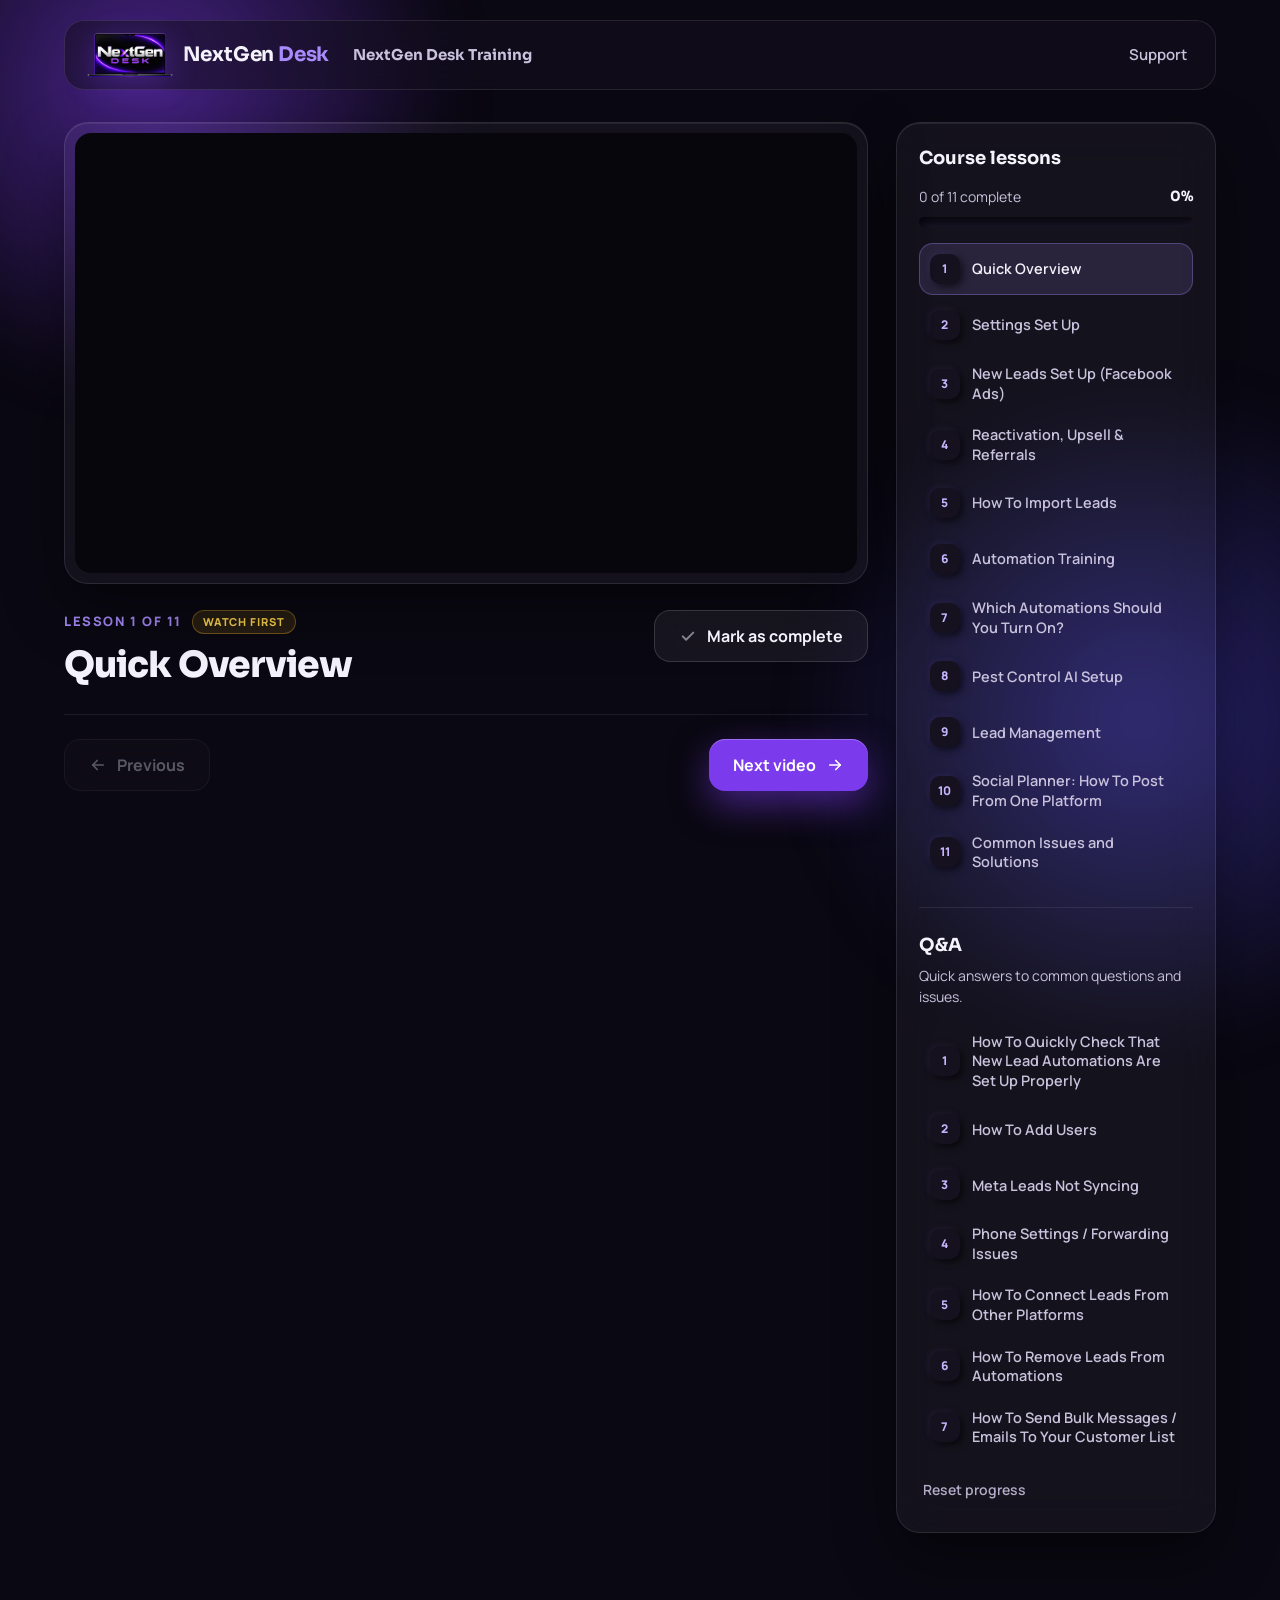
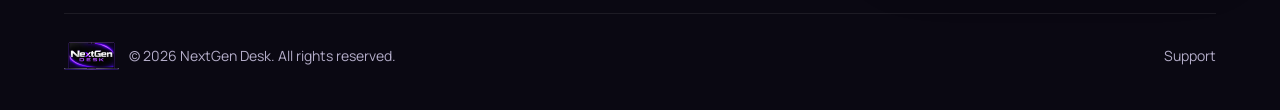
==== commit e87726e2: "Make the course page the first page with lessons and Q&A in one sidebar Remove the separate homepage" ====
--- a/index.html
+++ b/index.html
@@ -3,234 +3,99 @@
 <head>
   <meta charset="utf-8">
   <meta name="viewport" content="width=device-width, initial-scale=1">
-  <title>NextGen Desk Training Course</title>
-  <meta name="description" content="NextGen Desk Training: a practical online course on attracting, capturing and following up with the right leads.">
+  <title>NextGen Desk Training</title>
+  <meta name="description" content="NextGen Desk Training: watch the course lessons and Q&amp;A videos, and track your progress.">
+  <meta name="robots" content="noindex, nofollow">
 
-  <!-- Social sharing -->
-  <meta property="og:title" content="NextGen Desk Training">
-  <meta property="og:description" content="A practical online course on attracting, capturing and following up with the right leads.">
-  <meta property="og:image" content="assets/nextgen-training-course.jpg">
-  <meta property="og:type" content="website">
-
-  <!-- Fonts -->
   <link rel="preconnect" href="https://fonts.googleapis.com">
   <link rel="preconnect" href="https://fonts.gstatic.com" crossorigin>
   <link rel="stylesheet" href="https://fonts.googleapis.com/css2?family=Sora:wght@500;600;700;800&family=Manrope:wght@400;500;600;700;800&display=swap">
 
   <link rel="stylesheet" href="styles.css">
+  <link rel="stylesheet" href="course.css">
 </head>
 <body>
 
 <div class="page">
-
-  <!-- Ambient glows behind the glass -->
   <div class="glow glow--1" aria-hidden="true"></div>
   <div class="glow glow--2" aria-hidden="true"></div>
-  <div class="glow glow--3" aria-hidden="true"></div>
-  <div class="glow glow--4" aria-hidden="true"></div>
 
-  <!-- ================= HEADER ================= -->
   <header class="site-header">
     <div class="container">
       <nav class="nav" aria-label="Main">
-        <a href="#top" class="brand" aria-label="NextGen Desk home">
+        <a href="index.html" class="brand" aria-label="NextGen Desk home">
           <img class="brand__logo" src="assets/nextgen-desk-logo-sm.png" alt="" width="109" height="56">
           <span class="brand__name">NextGen <span class="brand__accent">Desk</span></span>
         </a>
-        <div class="nav__links">
-          <a href="#course" class="nav__link">Course</a>
-          <a href="#qa" class="nav__link nav__link--qa">Q&amp;A videos</a>
-          <a href="#how" class="nav__link">How it works</a>
-          <a href="#faq" class="nav__link">FAQ</a>
-          <a href="course.html" class="btn btn--primary nav__cta">Go to course</a>
-        </div>
+        <span class="nav__course">NextGen Desk Training</span>
+        <a href="mailto:nextgendeskai@gmail.com" class="nav__link">Support</a>
       </nav>
     </div>
   </header>
 
-  <main>
-    <div class="container">
+  <main class="container learn">
 
-      <!-- ================= HERO ================= -->
-      <section id="top" class="hero">
-        <div class="hero__copy reveal">
-          <div class="badge"><span class="badge__dot" aria-hidden="true"></span>NextGen Training</div>
-          <h1 class="hero__title">Skills that get you <span>results</span>, not just certificates.</h1>
-          <p class="hero__text">NextGen Desk Training is a focused, practical course that shows you how to bring in a steady flow of the right leads, and turn them into booked calls.</p>
-          <div class="hero__actions">
-            <a href="course.html" class="btn btn--primary">
-              Start the course
-              <svg aria-hidden="true" viewBox="0 0 24 24" fill="none" stroke="currentColor" stroke-width="2.2" stroke-linecap="round" stroke-linejoin="round"><path d="M5 12h14"/><path d="M13 6l6 6-6 6"/></svg>
-            </a>
-            <a href="course.html#qa-1" class="btn btn--ghost">
-              <svg aria-hidden="true" viewBox="0 0 24 24" fill="currentColor"><path d="M8 5.5v13a1 1 0 0 0 1.5.86l10.5-6.5a1 1 0 0 0 0-1.72L9.5 4.64A1 1 0 0 0 8 5.5z"/></svg>
-              Q&amp;A videos
-            </a>
-          </div>
+    <!-- Player column -->
+    <section class="learn__main" aria-labelledby="lessonTitle">
+      <div class="player glass">
+        <div class="player__frame" id="playerFrame" oncontextmenu="return false;">
+          <!-- video iframe or placeholder goes here -->
         </div>
+      </div>
 
-        <div class="hero__visual reveal">
-          <div class="showcase showcase--single">
-            <img class="showcase__main" src="assets/nextgen-training-course.jpg" alt="NextGen Desk Training Course cover" width="1280" height="853">
-            <div class="showcase__chip">
-              <div class="icon-tile">
-                <svg aria-hidden="true" width="20" height="20" viewBox="0 0 24 24" fill="none" stroke="#A78BFA" stroke-width="2" stroke-linecap="round" stroke-linejoin="round"><path d="M4 19.5V5a2 2 0 0 1 2-2h12v16H6a2 2 0 0 0-2 2"/><path d="M8 7h6"/></svg>
-              </div>
-              <div>
-                <strong>Online course</strong>
-                <small>Learn at your own pace</small>
-              </div>
+      <div class="lesson-head">
+        <div class="lesson-head__text">
+          <div class="lesson-head__kicker"><span id="lessonNum">Lesson 1</span><span id="lessonTag" class="lesson-tag" hidden></span></div>
+          <h1 id="lessonTitle" class="lesson-head__title"></h1>
+          <p id="lessonDesc" class="lesson-head__desc" hidden></p>
+        </div>
+        <button type="button" id="completeBtn" class="btn btn--ghost complete-btn" aria-pressed="false">
+          <svg aria-hidden="true" viewBox="0 0 24 24" fill="none" stroke="currentColor" stroke-width="2.6" stroke-linecap="round" stroke-linejoin="round"><path d="M5 12.5l4.5 4.5L19 7.5"/></svg>
+          <span id="completeLabel">Mark as complete</span>
+        </button>
+      </div>
+
+      <div class="pager">
+        <button type="button" id="prevBtn" class="btn btn--ghost">
+          <svg aria-hidden="true" viewBox="0 0 24 24" fill="none" stroke="currentColor" stroke-width="2.2" stroke-linecap="round" stroke-linejoin="round"><path d="M19 12H5"/><path d="M11 18l-6-6 6-6"/></svg>
+          Previous
+        </button>
+        <button type="button" id="nextBtn" class="btn btn--primary">
+          <span id="nextLabel">Next video</span>
+          <svg aria-hidden="true" viewBox="0 0 24 24" fill="none" stroke="currentColor" stroke-width="2.2" stroke-linecap="round" stroke-linejoin="round"><path d="M5 12h14"/><path d="M13 6l6 6-6 6"/></svg>
+        </button>
+      </div>
+    </section>
+
+    <!-- Sidebar: course lessons and Q&A videos. The section you are watching sits on top. -->
+    <aside class="learn__side glass" aria-label="Course lessons and Q&amp;A videos">
+      <div id="sideSections">
+        <section class="side__sec" id="secCourse" aria-labelledby="courseTitle">
+          <div class="side__head">
+            <h2 class="side__title" id="courseTitle">Course lessons</h2>
+            <div class="side__progress">
+              <span id="progressText">0 of 0 complete</span>
+              <strong id="progressPct">0%</strong>
+            </div>
+            <div class="bar" role="progressbar" aria-label="Course progress" aria-valuemin="0" aria-valuemax="100" aria-valuenow="0" id="progressBar">
+              <div class="bar__fill" id="progressFill"></div>
             </div>
           </div>
-        </div>
-      </section>
+          <ol class="lesson-list" id="lessonList"></ol>
+        </section>
 
-      <!-- ================= COURSE ================= -->
-      <section id="course" class="courses">
-        <div class="section-head--center reveal">
-          <div class="eyebrow">The course</div>
-          <h2 class="section-title">NextGen Training Course</h2>
-          <p class="section-intro">Built around real work you'll actually do, with clear steps you can put to use straight away.</p>
-        </div>
-
-        <div class="course-grid course-grid--single">
-
-          <article class="course-card glass reveal" id="course-leads">
-            <img class="course-card__img" src="assets/nextgen-training-course.jpg" alt="NextGen Desk Training Course cover" width="1280" height="853" loading="lazy">
-            <div class="course-card__body">
-              <div class="tags">
-                <span class="tag tag--accent">Lead generation</span>
-                <span class="tag">Online course</span>
-              </div>
-              <h3 class="course-card__title">NextGen Desk Training</h3>
-              <p class="course-card__desc">Learn how to attract, capture and follow up with the right leads, so your calendar fills with people who are ready to talk and ready to buy.</p>
-
-              <div class="learn-label">What you'll learn</div>
-              <ul class="checklist">
-                <li><svg aria-hidden="true" viewBox="0 0 24 24" fill="none" stroke="#A78BFA" stroke-width="2.4" stroke-linecap="round" stroke-linejoin="round"><path d="M5 12.5l4.5 4.5L19 7.5"/></svg>Where your best leads come from, and how to reach them</li>
-                <li><svg aria-hidden="true" viewBox="0 0 24 24" fill="none" stroke="#A78BFA" stroke-width="2.4" stroke-linecap="round" stroke-linejoin="round"><path d="M5 12.5l4.5 4.5L19 7.5"/></svg>Building offers and pages that turn visitors into enquiries</li>
-                <li><svg aria-hidden="true" viewBox="0 0 24 24" fill="none" stroke="#A78BFA" stroke-width="2.4" stroke-linecap="round" stroke-linejoin="round"><path d="M5 12.5l4.5 4.5L19 7.5"/></svg>Follow-up that turns new leads into booked calls</li>
-                <li><svg aria-hidden="true" viewBox="0 0 24 24" fill="none" stroke="#A78BFA" stroke-width="2.4" stroke-linecap="round" stroke-linejoin="round"><path d="M5 12.5l4.5 4.5L19 7.5"/></svg>Tracking which channels are really worth your money</li>
-              </ul>
-
-              <div class="course-card__spacer"></div>
-
-              <div class="go-box">
-                <div>
-                  <div class="go-box__label">Ready when you are</div>
-                  <div class="go-box__value">11 video lessons</div>
-                </div>
-                <a href="course.html" class="btn btn--primary">
-                  Go to course
-                  <svg aria-hidden="true" viewBox="0 0 24 24" fill="none" stroke="currentColor" stroke-width="2.2" stroke-linecap="round" stroke-linejoin="round"><path d="M5 12h14"/><path d="M13 6l6 6-6 6"/></svg>
-                </a>
-              </div>
-            </div>
-          </article>
-
-        </div>
-      </section>
-
-      <!-- ================= Q&A VIDEOS ================= -->
-      <section id="qa" class="qa-home">
-        <div class="qa-home__panel reveal">
-          <div class="qa-home__head">
-            <div class="eyebrow">Q&amp;A videos</div>
-            <h2 class="section-title">Stuck on something? Watch a Q&amp;A video.</h2>
-            <p class="section-intro">Short, quick answers to the questions clients ask most. Find your issue below and watch the fix.</p>
+        <section class="side__sec" id="secQA" aria-labelledby="qaTitle" hidden>
+          <div class="side__head">
+            <h2 class="side__title" id="qaTitle">Q&amp;A</h2>
+            <p class="side__note">Quick answers to common questions and issues.</p>
           </div>
-          <div class="qa-home__grid" id="qaHomeGrid">
-            <a class="qa-cta qa-cta--wide" href="course.html#qa-1">Open the Q&amp;A videos</a>
-          </div>
-        </div>
-      </section>
-
-      <!-- ================= WHO IT'S FOR ================= -->
-      <section id="fit" class="compare">
-        <div class="compare__panel reveal">
-          <div style="max-width: 640px">
-            <div class="eyebrow">Is it right for you?</div>
-            <h2 class="section-title">Who this course is for</h2>
-          </div>
-          <div class="compare__grid">
-            <div class="compare__card neu">
-              <h3>This course is for you if…</h3>
-              <ul>
-                <li>You run or market a business and need more enquiries</li>
-                <li>Your leads come in unpredictably, or not at all</li>
-                <li>You want a repeatable system instead of guesswork</li>
-              </ul>
-            </div>
-          </div>
-        </div>
-      </section>
-
-      <!-- ================= HOW IT WORKS ================= -->
-      <section id="how" class="steps">
-        <div class="section-head--center reveal">
-          <div class="eyebrow">How it works</div>
-          <h2 class="section-title">From sign-up to results in three steps</h2>
-        </div>
-        <div class="steps__grid">
-          <div class="step glass reveal">
-            <div class="step__num">01</div>
-            <h3>Open the course</h3>
-            <p>Click Go to course to get straight into all 11 video lessons.</p>
-          </div>
-          <div class="step glass reveal">
-            <div class="step__num">02</div>
-            <h3>Learn at your pace</h3>
-            <p>Work through short, focused lessons whenever it suits you, on any device.</p>
-          </div>
-          <div class="step glass reveal">
-            <div class="step__num">03</div>
-            <h3>Put it to work</h3>
-            <p>Apply each step as you go, so you finish with skills you've already used.</p>
-          </div>
-        </div>
-      </section>
-
-      <!-- ================= FAQ ================= -->
-      <section id="faq" class="faq">
-        <div class="faq__layout">
-          <div class="faq__intro reveal">
-            <div class="eyebrow">FAQ</div>
-            <h2 class="section-title">Questions, answered</h2>
-            <p class="section-intro">Can't find what you need? Email us at <a href="mailto:nextgendeskai@gmail.com">nextgendeskai@gmail.com</a>.</p>
-          </div>
-          <div class="faq__list reveal">
-            <details class="faq__item">
-              <summary>Do I need any experience to start?<span class="faq__icon" aria-hidden="true">+</span></summary>
-              <p>No. The course starts from the basics and builds step by step.</p>
-            </details>
-            <details class="faq__item">
-              <summary>Is the course fully online?<span class="faq__icon" aria-hidden="true">+</span></summary>
-              <p>Yes. You can study from anywhere, on your phone, tablet or computer.</p>
-            </details>
-            <details class="faq__item">
-              <summary>How long do I have access?<span class="faq__icon" aria-hidden="true">+</span></summary>
-              <p>[YOUR ACCESS PERIOD, e.g. lifetime access, including future updates.]</p>
-            </details>
-          </div>
-        </div>
-      </section>
-
-      <!-- ================= FINAL CTA ================= -->
-      <section class="cta">
-        <div class="cta__panel reveal">
-          <h2 class="cta__title">Your next step starts here.</h2>
-          <p class="cta__text">Jump into NextGen Desk Training and start filling your calendar today.</p>
-          <div class="cta__actions">
-            <a href="course.html" class="btn btn--white">Go to course</a>
-            <a href="#faq" class="btn btn--outline-light">Read the FAQ</a>
-          </div>
-        </div>
-      </section>
-
-    </div>
+          <ol class="lesson-list lesson-list--qa" id="qaList"></ol>
+        </section>
+      </div>
+      <button type="button" class="link-btn" id="resetBtn">Reset progress</button>
+    </aside>
   </main>
 
-  <!-- ================= FOOTER ================= -->
   <div class="container">
     <footer class="footer">
       <div class="footer__brand">
@@ -238,58 +103,16 @@
         <span>© <span id="year">2026</span> NextGen Desk. All rights reserved.</span>
       </div>
       <div class="footer__links">
-        <a href="#">Privacy</a>
-        <a href="#">Terms</a>
-        <a href="mailto:nextgendeskai@gmail.com">Contact</a>
+        <a href="mailto:nextgendeskai@gmail.com">Support</a>
       </div>
     </footer>
   </div>
-
 </div>
 
+<div class="toast" id="toast" role="status" aria-live="polite"></div>
+
 <script src="course-data.js"></script>
-<script>
-  // Q&A video list: built from course-data.js, so new Q&A videos show up here automatically
-  (function () {
-    var qa = (window.COURSE && window.COURSE.qa) || [];
-    var grid = document.getElementById('qaHomeGrid');
-    if (!qa.length) { document.getElementById('qa').hidden = true; return; }
-    function esc(t) { return String(t).replace(/[&<>"']/g, function (c) { return { '&': '&amp;', '<': '&lt;', '>': '&gt;', '"': '&quot;', "'": '&#39;' }[c]; }); }
-    var PLAY = '<svg aria-hidden="true" viewBox="0 0 24 24" fill="currentColor"><path d="M8 5.5v13a1 1 0 0 0 1.5.86l10.5-6.5a1 1 0 0 0 0-1.72L9.5 4.64A1 1 0 0 0 8 5.5z"/></svg>';
-    var ARROW = '<svg aria-hidden="true" viewBox="0 0 24 24" fill="none" stroke="currentColor" stroke-width="2.2" stroke-linecap="round" stroke-linejoin="round"><path d="M5 12h14"/><path d="M13 6l6 6-6 6"/></svg>';
-    var html = qa.map(function (q, i) {
-      return '<a class="qa-item neu" href="course.html#qa-' + (i + 1) + '">' +
-        '<span class="qa-item__icon">' + PLAY + '</span>' +
-        '<span class="qa-item__title">' + esc(q.title) + '</span>' +
-        '<span class="qa-item__go">' + ARROW + '</span></a>';
-    }).join('');
-    // The closing button fills the empty cell when the count is odd, otherwise spans the row
-    html += '<a class="qa-cta' + (qa.length % 2 === 0 ? ' qa-cta--wide' : '') + '" href="course.html#qa-1">Open all Q&amp;A videos ' + ARROW + '</a>';
-    grid.innerHTML = html;
-  })();
-
-  // Fade sections in as they scroll into view
-  (function () {
-    var items = document.querySelectorAll('.reveal');
-    if (!('IntersectionObserver' in window)) {
-      items.forEach(function (el) { el.classList.add('is-visible'); });
-      return;
-    }
-    var io = new IntersectionObserver(function (entries) {
-      entries.forEach(function (entry) {
-        if (entry.isIntersecting) {
-          entry.target.classList.add('is-visible');
-          io.unobserve(entry.target);
-        }
-      });
-    }, { threshold: 0.12 });
-    items.forEach(function (el) { io.observe(el); });
-  })();
-
-  // Keep the footer year current
-  document.getElementById('year').textContent = new Date().getFullYear();
-</script>
-
+<script src="course.js"></script>
 <!-- GoHighLevel chat widget -->
 <script src="https://widgets.leadconnectorhq.com/loader.js" data-resources-url="https://widgets.leadconnectorhq.com/chat-widget/loader.js" data-widget-id="6ab671c58615594d9ab5c466"></script>
 </body>
--- a/course.css
+++ b/course.css
@@ -0,0 +1,303 @@
+/* =========================================================
+   NextGen Desk Training — course player page
+   (loads after styles.css)
+   ========================================================= */
+
+main { position: relative; z-index: 1; }
+
+.nav__course {
+  flex: 1;
+  min-width: 0;
+  text-align: center;
+  font-family: var(--font-display);
+  font-weight: 700;
+  font-size: 15px;
+  color: var(--muted);
+  white-space: nowrap;
+  overflow: hidden;
+  text-overflow: ellipsis;
+}
+.nav__back { display: inline-flex; align-items: center; gap: 8px; }
+
+/* ---------- Layout ---------- */
+.learn {
+  display: flex;
+  flex-wrap: wrap;
+  align-items: flex-start;
+  gap: 28px;
+  padding-top: 32px;
+  padding-bottom: 80px;
+}
+.learn__main { flex: 999 1 620px; min-width: 0; }
+.learn__side { flex: 1 1 320px; min-width: 0; border-radius: 24px; padding: 22px; position: sticky; top: 110px; }
+
+/* ---------- Player ---------- */
+.player { padding: 10px; border-radius: 24px; }
+.player__frame {
+  position: relative;
+  width: 100%;
+  aspect-ratio: 16 / 9;
+  border-radius: 16px;
+  overflow: hidden;
+  background: #07060C;
+}
+.player__frame iframe { position: absolute; inset: 0; width: 100%; height: 100%; border: 0; }
+
+/* Covers Drive's "open in new window" button so viewers stay on the page */
+.player__shield {
+  position: absolute;
+  top: 0;
+  right: 0;
+  width: 72px;
+  height: 64px;
+  z-index: 2;
+  background: transparent;
+}
+
+.player__empty {
+  position: absolute;
+  inset: 0;
+  display: flex;
+  flex-direction: column;
+  align-items: center;
+  justify-content: center;
+  gap: 14px;
+  text-align: center;
+  padding: 24px;
+  background:
+    radial-gradient(circle at 80% 20%, rgba(124,58,237,.35), transparent 55%),
+    linear-gradient(135deg, #17122A, #0B0912);
+  color: var(--muted);
+}
+.player__empty-icon {
+  width: 64px; height: 64px;
+  display: flex; align-items: center; justify-content: center;
+  border-radius: 20px;
+  background: var(--surface-neu-2);
+  box-shadow: var(--neu-raised);
+  color: #C4B5FD;
+}
+.player__empty-icon svg { width: 28px; height: 28px; }
+.player__empty strong { display: block; font-family: var(--font-display); font-size: 20px; color: var(--text); }
+
+/* ---------- Lesson heading ---------- */
+.lesson-head {
+  display: flex;
+  flex-wrap: wrap;
+  align-items: flex-start;
+  justify-content: space-between;
+  gap: 18px;
+  margin-top: 26px;
+}
+.lesson-head__text { flex: 1 1 320px; min-width: 0; }
+.lesson-head__kicker {
+  display: flex; flex-wrap: wrap; align-items: center; gap: 10px;
+  font-size: 13px; font-weight: 800; letter-spacing: .12em; text-transform: uppercase;
+  color: var(--accent-light);
+}
+.lesson-tag {
+  padding: 3px 10px;
+  border-radius: 999px;
+  background: rgba(251,191,36,.12);
+  border: 1px solid rgba(251,191,36,.35);
+  color: #FCD34D;
+  font-size: 11px;
+  letter-spacing: .08em;
+}
+.lesson-head__title {
+  margin: 10px 0 0;
+  font-family: var(--font-display);
+  font-weight: 800;
+  font-size: clamp(26px, 3.4vw, 36px);
+  line-height: 1.15;
+  letter-spacing: -0.025em;
+}
+.lesson-head__desc { margin: 12px 0 0; font-size: 16px; line-height: 1.65; color: var(--muted); max-width: 640px; }
+
+.complete-btn { gap: 10px; }
+.complete-btn svg { width: 18px; height: 18px; opacity: .5; }
+.complete-btn.is-done {
+  background: var(--accent);
+  border-color: transparent;
+  color: #fff;
+  box-shadow: 0 12px 30px rgba(124,58,237,.45);
+}
+.complete-btn.is-done svg { opacity: 1; }
+
+.pager {
+  display: flex;
+  justify-content: space-between;
+  gap: 14px;
+  margin-top: 28px;
+  padding-top: 24px;
+  border-top: 1px solid rgba(255,255,255,.08);
+}
+.pager .btn { border: 0; cursor: pointer; font-family: inherit; }
+.pager .btn--ghost { border: 1px solid rgba(255,255,255,.14); }
+.pager .btn[disabled] { opacity: .35; cursor: not-allowed; transform: none; }
+.complete-btn { cursor: pointer; font-family: inherit; }
+
+/* ---------- Sidebar ---------- */
+.side__title { margin: 0; font-family: var(--font-display); font-weight: 700; font-size: 18px; }
+.side__progress { display: flex; justify-content: space-between; margin: 14px 0 10px; font-size: 14px; color: var(--muted); }
+.side__progress strong { color: var(--text); font-family: var(--font-display); }
+
+.bar {
+  height: 10px;
+  border-radius: 999px;
+  background: #120F1C;
+  box-shadow: inset 3px 3px 6px rgba(0,0,0,.6), inset -2px -2px 5px rgba(140,110,220,.08);
+  overflow: hidden;
+}
+.bar__fill {
+  height: 100%;
+  width: 0;
+  border-radius: inherit;
+  background: linear-gradient(90deg, #7C3AED, #C4B5FD);
+  box-shadow: 0 0 14px rgba(167,139,250,.6);
+  transition: width .6s cubic-bezier(.2,.8,.2,1);
+}
+
+.lesson-list { list-style: none; margin: 18px 0 0; padding: 0; display: flex; flex-direction: column; gap: 4px; }
+.lesson-item {
+  width: 100%;
+  display: flex;
+  align-items: center;
+  gap: 12px;
+  min-height: 52px;
+  padding: 8px 10px;
+  border: 1px solid transparent;
+  border-radius: 14px;
+  background: transparent;
+  color: var(--muted);
+  font: inherit;
+  font-size: 14.5px;
+  font-weight: 600;
+  text-align: left;
+  cursor: pointer;
+  transition: background .2s ease, color .2s ease;
+}
+.lesson-item:hover { background: rgba(255,255,255,.05); color: var(--text); }
+.lesson-item.is-active { background: rgba(167,139,250,.14); border-color: rgba(167,139,250,.32); color: var(--text); }
+
+.lesson-item__dot {
+  width: 30px; height: 30px; flex-shrink: 0;
+  display: flex; align-items: center; justify-content: center;
+  border-radius: 10px;
+  background: var(--surface-neu-2);
+  box-shadow: 3px 3px 7px rgba(0,0,0,.55), -2px -2px 6px rgba(140,110,220,.10);
+  font-size: 12px; font-weight: 800; color: #C4B5FD;
+}
+.lesson-item__dot svg { width: 15px; height: 15px; }
+.lesson-item.is-done .lesson-item__dot { background: var(--accent); color: #fff; box-shadow: none; }
+.lesson-item__label { flex: 1; min-width: 0; line-height: 1.35; }
+.lesson-item__soon { font-size: 11px; font-weight: 700; color: var(--muted-2); white-space: nowrap; }
+
+.link-btn {
+  margin-top: 14px;
+  min-height: 40px;
+  padding: 8px 4px;
+  border: 0;
+  background: none;
+  color: var(--muted-2);
+  font: inherit;
+  font-size: 14px;
+  font-weight: 600;
+  cursor: pointer;
+}
+.link-btn:hover { color: var(--text); text-decoration: underline; }
+
+/* ---------- Toast ---------- */
+.toast {
+  position: fixed; left: 50%; bottom: 28px; z-index: 100;
+  transform: translate(-50%, 20px); opacity: 0; pointer-events: none;
+  padding: 14px 20px; border-radius: 16px;
+  background: rgba(24,19,38,.9); border: 1px solid rgba(167,139,250,.35);
+  backdrop-filter: blur(18px); -webkit-backdrop-filter: blur(18px);
+  box-shadow: 0 16px 40px rgba(0,0,0,.5);
+  font-weight: 700; font-size: 15px;
+  transition: opacity .25s ease, transform .25s ease;
+}
+.toast.is-visible { opacity: 1; transform: translate(-50%, 0); }
+
+[hidden] { display: none !important; }
+
+/* ---------- Responsive ---------- */
+@media (max-width: 1000px) {
+  .learn__side { position: static; }
+}
+@media (max-width: 760px) {
+  .nav__course { display: none; }
+  .nav__back { display: inline-flex; }
+  .learn { padding-top: 20px; gap: 22px; }
+  .player { padding: 6px; border-radius: 18px; }
+  .player__frame { border-radius: 13px; }
+  .complete-btn { width: 100%; }
+  .pager .btn { flex: 1; padding-left: 12px; padding-right: 12px; }
+}
+
+@media (prefers-reduced-motion: reduce) {
+  .bar__fill, .toast { transition: none; }
+}
+
+/* =========================================================
+   Responsive polish — course page
+   ========================================================= */
+.lesson-head__title { text-wrap: balance; }
+.pager .btn { white-space: nowrap; }
+
+/* Tablet: list sits under the player, so use two columns */
+@media (min-width: 640px) and (max-width: 999px) {
+  .lesson-list { display: grid; grid-template-columns: repeat(2, minmax(0, 1fr)); gap: 4px 12px; }
+}
+@media (max-width: 999px) {
+  .learn__main, .learn__side { flex-basis: 100%; }
+}
+
+@media (max-width: 760px) {
+  .learn { padding-top: 16px; padding-bottom: 56px; }
+  .learn__side { padding: 18px 14px; border-radius: 20px; }
+  .lesson-head { margin-top: 20px; gap: 14px; }
+  .pager { margin-top: 22px; padding-top: 20px; gap: 10px; }
+  .lesson-item { padding: 8px; gap: 10px; }
+}
+@media (max-width: 420px) {
+  .pager .btn { min-height: 46px; padding: 12px 10px; font-size: 15px; gap: 6px; }
+  .pager .btn svg { width: 16px; height: 16px; }
+  .lesson-head__kicker { font-size: 12px; letter-spacing: .1em; }
+  .player__empty { gap: 10px; font-size: 14px; }
+  .player__empty-icon { width: 48px; height: 48px; border-radius: 14px; }
+  .player__empty strong { font-size: 17px; }
+}
+@media (min-width: 640px) and (max-width: 999px) {
+  .lesson-list { grid-template-rows: repeat(6, auto); grid-auto-flow: column; }
+}
+
+/* Top-right "open in new tab" button over the player */
+a.player__shield { display: block; cursor: pointer; border-radius: 0 16px 0 12px; }
+a.player__shield:focus-visible { outline: 2px solid var(--accent-light); outline-offset: -4px; }
+
+/* Phones: cover Google's "open in new window" icon with a NextGen Desk badge (not clickable) */
+@media (max-width: 760px) {
+  a.player__shield {
+    top: 0; right: 0; width: 96px; height: 56px;
+    border-radius: 0 0 0 14px;
+    background: rgba(10,8,18,.92) url("assets/nextgen-desk-logo-sm.png") center / 60px auto no-repeat;
+    box-shadow: 0 4px 12px rgba(0,0,0,.4);
+    cursor: default;
+    -webkit-tap-highlight-color: transparent;
+  }
+}
+
+/* Make sure the cover reaches Google's icon on every screen */
+.player__shield { width: 96px; height: 60px; }
+
+/* ---------- Sidebar sections: course lessons and Q&A ---------- */
+.side__note { margin: 6px 0 0; font-size: 14px; line-height: 1.5; color: var(--muted); }
+.side__sec + .side__sec { margin-top: 26px; padding-top: 24px; border-top: 1px solid rgba(255,255,255,.08); }
+.side__sec .lesson-list { margin-top: 16px; }
+.nav__course { text-align: left; padding-left: 8px; }
+@media (min-width: 640px) and (max-width: 999px) {
+  .lesson-list--qa { grid-template-rows: repeat(4, auto); }
+}
+
